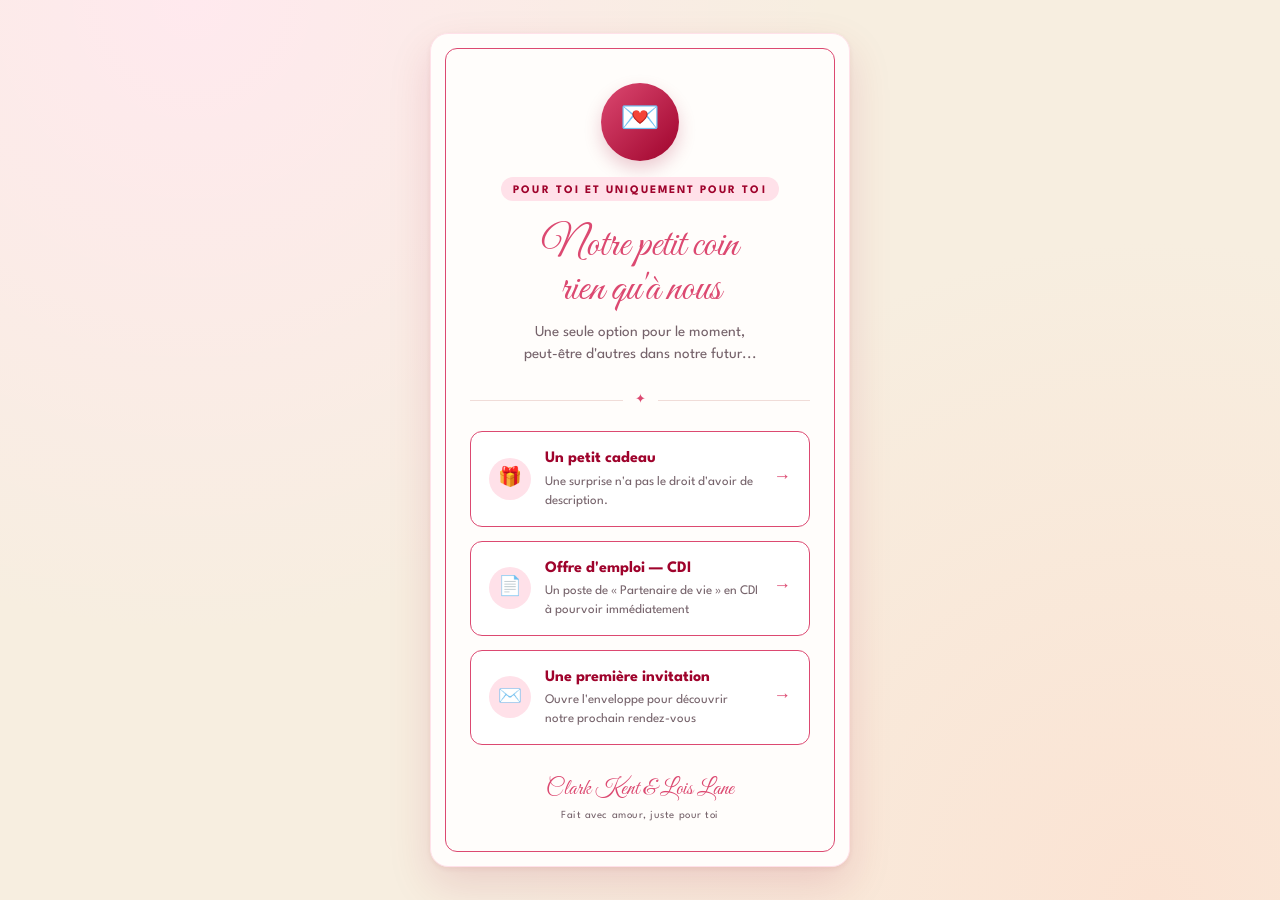
==== index.html @ 8b1aaf28 "better text" ====
<!DOCTYPE html>
<html lang="fr">

<head>
  <meta charset="UTF-8">
  <meta name="viewport" content="width=device-width, initial-scale=1.0, viewport-fit=cover">
  <meta name="robots" content="noindex, nofollow, noarchive">
  <title>Pour toi 💌</title>
  <link rel="icon" href="assets/icon.svg">
  <link rel="stylesheet" href="style.css">

</head>

<body>

  <div class="page">
    <div class="card">
      <div class="card-inner">
        <div class="avatar" aria-hidden="true">💌</div>
        <span class="kicker">Pour toi et uniquement pour toi</span>
        <h1>Notre petit coin<br>rien qu'à nous</h1>
        <p class="sub">Une seule option pour le moment,<br>peut-être d'autres dans notre futur...</p>

        <div class="ornament" aria-hidden="true">&#10022;</div>

        <nav class="links" aria-label="Liens">

          <a class="link-btn" href="gift.html">
          <span class="link-icon" aria-hidden="true">🎁</span>
          <span class="link-text">
            <span class="link-title">Un petit cadeau</span>
            <span class="link-desc">Une surprise n'a pas le droit d'avoir de description.</span>
          </span>
          <span class="link-arrow" aria-hidden="true">→</span>
        </a>

        <a class="link-btn" href="cdi.html">
          <span class="link-icon" aria-hidden="true">📄</span>
          <span class="link-text">
            <span class="link-title">Offre d'emploi — CDI</span>
            <span class="link-desc">Un poste de « Partenaire de vie » en CDI à pourvoir immédiatement</span>
          </span>
          <span class="link-arrow" aria-hidden="true">→</span>
        </a>

          <a class="link-btn" href="date.html">
            <span class="link-icon" aria-hidden="true">✉️</span>
            <span class="link-text">
              <span class="link-title">Une première invitation</span>
              <span class="link-desc">Ouvre l'enveloppe pour découvrir notre prochain rendez-vous</span>
            </span>
            <span class="link-arrow" aria-hidden="true">→</span>
          </a>
        </nav>

        <div class="signature">
          <span class="brand">Clark Kent & Lois Lane</span>
          <span class="dept">Fait avec amour, juste pour toi</span>
        </div>
      </div>
    </div>
  </div>

  <script>
    (function () {
      const fireflyCount = 14;
      for (let i = 0; i < fireflyCount; i++) {
        const f = document.createElement('div');
        f.className = 'firefly';
        f.style.left = Math.random() * 100 + 'vw';
        f.style.animationDelay = (Math.random() * 15) + 's';
        f.style.animationDuration = (12 + Math.random() * 8) + 's';
        document.body.appendChild(f);
      }
    })();
  </script>
</body>

</html>
---- style.css ----
@import url("https://fonts.googleapis.com/css2?family=Great+Vibes&family=League+Spartan:wght@100..900&display=swap");

:root {
  --rose: #dc4971;
  --rose-soft: #ffe1e9;
  --rose-dark: #9F032C;
  --gold: #d6a24a;
  --creme: #f7eee0;
  --paper: #fffdfb;
  --ink: #4a3a40;
  --muted: #75626a;
  --line: #f0dcd8;
  --field: #fff8f4;
  --script: "Great Vibes", cursive;
  --sans: "League Spartan", Arial, sans-serif;
}

* {
  box-sizing: border-box;
}

a,
button {
  -webkit-tap-highlight-color: transparent;
  touch-action: manipulation;
}

a:focus-visible,
button:focus-visible {
  outline: 2px solid var(--rose-dark);
  outline-offset: 3px;
}

body {
  margin: 0;
  min-height: 100vh;
  min-height: 100dvh;
  background:
    radial-gradient(circle at 15% 0%, #ffe9ee 0, transparent 45%),
    radial-gradient(circle at 90% 100%, #fbe3d3 0, transparent 45%),
    var(--creme);
  font-family: var(--sans);
  color: var(--ink);
  line-height: 1.45;
  display: flex;
  align-items: center;
  justify-content: center;
  padding: max(20px, env(safe-area-inset-top)) 16px max(20px, env(safe-area-inset-bottom));
  overflow-x: hidden;
}

.firefly {
  position: fixed;
  width: 5px;
  height: 5px;
  background: #fff;
  border-radius: 50%;
  box-shadow: 0 0 10px #fff, 0 0 20px #ffb3c6, 0 0 30px var(--rose);
  z-index: 0;
  animation: floatUp 15s linear infinite;
  opacity: 0;
  pointer-events: none;
}

@keyframes floatUp {
  0% {
    transform: translateY(100vh) scale(0);
    opacity: 0;
  }

  10%,
  90% {
    opacity: .8;
  }

  100% {
    transform: translateY(-10vh) scale(1.5);
    opacity: 0;
  }
}

@keyframes riseIn {
  0% {
    opacity: 0;
    transform: translateY(24px) scale(.97);
  }

  100% {
    opacity: 1;
    transform: translateY(0) scale(1);
  }
}

.ornament {
  display: flex;
  align-items: center;
  gap: 12px;
  color: var(--rose);
  font-size: .8em;
}

.ornament::before,
.ornament::after {
  content: "";
  flex: 1;
  height: 1px;
  background: var(--line);
}

.btn {
  padding: 14px;
  border-radius: 10px;
  border: none;
  font-family: var(--sans);
  font-weight: 600;
  font-size: 1em;
  text-align: center;
  text-decoration: none;
  display: inline-block;
  transition: background .2s ease, transform .15s ease;
}

.btn-yes {
  background: var(--rose);
  color: #fff;
  box-shadow: 0 6px 16px #dc497144;
}

.btn-yes:hover {
  background: var(--rose-dark);
}

.btn-yes:active {
  transform: scale(.97);
}

.btn-no {
  background: transparent;
  color: var(--muted);
  border: 1px solid var(--line);
}

.btn-no:hover {
  background: var(--field);
}

.btn-no:active {
  transform: scale(.96);
}

@media (prefers-reduced-motion: reduce) {
  .firefly {
    animation: none !important;
  }
}

body {
      padding-top: max(20px, env(safe-area-inset-top));
    }

    @keyframes stampIn {
      0% {
        opacity: 0;
        transform: translate(0, -50%) rotate(-18deg) scale(1.6);
      }

      60% {
        opacity: 1;
      }

      100% {
        opacity: 1;
        transform: translate(0, -50%) rotate(-10deg) scale(1);
      }
    }

    .page {
      width: 100%;
      max-width: 460px;
      display: flex;
      flex-direction: column;
      align-items: center
    }

    .offer-card {
      position: relative;
      width: 100%;
      background: var(--paper);
      border-radius: 18px;
      border: 1px solid var(--rose-soft);
      box-shadow: 0 18px 44px #9f032c22, 0 2px 6px #9f032c14;
      overflow: hidden;
      text-align: left;
      animation: riseIn .6s ease-out;
    }

    .offer-header {
      position: relative;
      background: linear-gradient(135deg, var(--rose) 0%, var(--rose-dark) 100%);
      padding: 36px 26px 28px;
      text-align: center;
    }

    .offer-header::before {
      content: "";
      position: absolute;
      inset: 0;
      background:
        radial-gradient(circle at 88% -10%, #ffffff33 0, transparent 50%),
        radial-gradient(circle at 8% 110%, #ffffff22 0, transparent 45%);
      pointer-events: none;
    }

    .offer-header::after {
      content: "";
      position: absolute;
      inset: 0;
      opacity: .1;
      pointer-events: none;
      background-image: url("data:image/svg+xml,%3Csvg xmlns='http://www.w3.org/2000/svg' width='60' height='60'%3E%3Cpath d='M15 8c2-4 8-4 9 0 1-4 7-4 9 0 1 5-5 9-9 12-4-3-10-7-9-12z' fill='%23ffffff'/%3E%3C/svg%3E");
      background-size: 60px 60px;
    }

    .offer-kicker {
      position: relative;
      display: inline-block;
      font-size: .72em;
      font-weight: 700;
      letter-spacing: .18em;
      text-transform: uppercase;
      color: #fff;
      background: #ffffff2b;
      border: 1px solid #ffffff40;
      padding: 5px 14px;
      border-radius: 999px;
      margin-bottom: 12px;
    }

    .offer-title {
      position: relative;
      font-family: var(--script);
      font-weight: 400;
      font-size: clamp(2rem, 11vw, 2.7em);
      line-height: 1.05;
      color: #fff;
      margin: 0 0 10px;
      text-shadow: 0 2px 8px #00000022;
    }

    .offer-badge {
      position: relative;
      display: inline-block;
      font-size: .85em;
      font-weight: 700;
      letter-spacing: .03em;
      color: var(--rose-dark);
      background: #fff;
      padding: 7px 17px;
      border-radius: 999px;
      box-shadow: 0 6px 14px #00000024;
    }

    .offer-seal {
      position: absolute;
      top: 100%;
      right: 26px;
      transform: translate(0, -50%) rotate(-10deg);
      width: 82px;
      height: 82px;
      border-radius: 50%;
      background: var(--paper);
      border: 2.5px dashed var(--gold);
      display: flex;
      align-items: center;
      justify-content: center;
      text-align: center;
      padding: 6px;
      z-index: 2;
      box-shadow: 0 8px 18px #00000022;
      animation: stampIn .7s cubic-bezier(.2, .9, .3, 1.2) .5s both;
    }

    .offer-seal span {
      font-family: var(--sans);
      font-weight: 800;
      font-size: .52em;
      letter-spacing: .02em;
      text-transform: uppercase;
      color: var(--rose-dark);
      line-height: 1.2;
      overflow-wrap: break-word;
    }

    .offer-body {
      padding: 44px 26px 8px
    }

    .offer-meta {
      display: grid;
      grid-template-columns: 1fr 1fr;
      gap: 14px 12px;
      background: var(--field);
      border: 1px solid var(--line);
      border-radius: 12px;
      padding: 16px;
      margin-bottom: 24px;
    }

    .offer-meta div {
      display: flex;
      align-items: flex-start;
      gap: 8px;
      font-size: .86em;
      color: var(--ink);
    }

    .offer-meta .meta-icon {
      font-size: 1.2em;
      line-height: 1.25
    }

    .offer-meta b {
      display: block;
      color: var(--rose-dark);
      font-size: 1em;
      margin-bottom: 2px;
      font-family: var(--script);
    }

    .offer-section {
      margin-bottom: 24px
    }

    .offer-section:last-of-type {
      margin-bottom: 0
    }

    .offer-section h2 {
      display: flex;
      align-items: center;
      gap: 9px;
      font-size: .85em;
      font-weight: 700;
      letter-spacing: .09em;
      text-transform: uppercase;
      color: var(--rose-dark);
      margin: 0 0 12px;
    }

    .offer-section h2 .h-icon {
      font-size: 1.15em
    }

    .offer-section h2::after {
      content: "";
      flex: 1;
      height: 1px;
      background: var(--line)
    }

    .offer-section ul {
      margin: 0;
      padding: 0;
      list-style: none
    }

    .offer-section li {
      position: relative;
      padding-left: 24px;
      margin-bottom: 9px;
      font-size: .96em;
      line-height: 1.45;
      color: var(--ink);
    }

    .offer-section li:last-child {
      margin-bottom: 0
    }

    .offer-section li::before {
      content: "♥";
      position: absolute;
      left: 0;
      top: .05em;
      color: var(--rose);
      font-size: .85em;
    }

    .offer-section em {
        color: var(--rose-dark);
    }

    .offer-quote {
      position: relative;
      background: var(--rose-soft);
      border-radius: 12px;
      padding: 18px 20px 16px 44px;
      font-size: .92em;
      color: var(--rose-dark);
    }

    .offer-quote::before {
      content: "“";
      position: absolute;
      left: 12px;
      top: 4px;
      font-family: var(--script);
      font-size: 2.4em;
      color: var(--rose);
      line-height: 1;
    }

    .offer-quote p {
      margin: 0 0 8px;
      font-style: italic;
      line-height: 1.5;
    }

    .offer-quote cite {
      display: block;
      font-style: normal;
      font-size: .82em;
      font-weight: 700;
      color: var(--ink);
    }

    .offer-footer {
      margin-top: 4px;
      padding: 18px;
      border-radius: 12px;
      background: var(--rose-soft);
      border: 1px dashed var(--rose);
      text-align: center;
      font-size: .96em;
      color: var(--rose-dark);
      font-weight: 600;
    }

    .offer-actions {
      display: flex;
      gap: 12px;
      margin-top: 20px;
    }

    @keyframes pulseGlow {
      0%, 100% {
        box-shadow: 0 6px 16px #dc497144
      }

      50% {
        box-shadow: 0 6px 22px #dc497177
      }
    }

    .btn {
      flex: 1;
      padding: 15px;
    }

    .btn-yes {
      animation: pulseGlow 2.6s ease-in-out 1.5s 2;
    }

    .offer-signature {
      margin: 20px 0 26px;
      padding-top: 16px;
      border-top: 1px solid var(--line);
      text-align: center;
    }

    .offer-company {
      display: block;
      font-family: var(--script);
      font-size: 1.5em;
      color: var(--rose);
    }

    .offer-dept {
      display: block;
      margin-top: 2px;
      font-size: .72em;
      letter-spacing: .05em;
      text-transform: uppercase;
      color: var(--muted);
    }

    @media(max-width:380px) {
      .offer-title {
        font-size: 2.2em
      }

      .offer-header {
        padding: 30px 20px 24px
      }

      .offer-body {
        padding: 40px 18px 6px
      }

      .offer-seal {
        width: 72px;
        height: 72px;
        right: 16px;
      }
    }

    @media(prefers-reduced-motion:reduce) {

      .offer-card,
      .offer-seal,
      .btn-yes {
        animation: none !important
      }
    }

.stage{position:relative;z-index:1;width:100%;max-width:460px}

  #envelope-wrap{display:flex;flex-direction:column;align-items:center;gap:22px}

  .envelope{
    position:relative;
    width:280px;height:190px;
    background:#fff;
    border-radius:6px;
    box-shadow:0 14px 34px #9f032c26;
    border:1px solid var(--line);
    animation:bob 3.5s ease-in-out infinite;
    touch-action:manipulation;
    -webkit-tap-highlight-color:transparent;
  }
  @keyframes bob{0%,100%{transform:translateY(0)}50%{transform:translateY(-8px)}}

  .envelope .flap{
    position:absolute;top:0;left:0;width:0;height:0;
    border-left:140px solid transparent;
    border-right:140px solid transparent;
    border-top:95px solid var(--rose-soft);
    transform-origin:top;
    transition:transform .7s cubic-bezier(.6,-0.28,.5,1.5);
    z-index:3;
  }
  .envelope .body-tri-l{position:absolute;bottom:0;left:0;width:0;height:0;border-bottom:190px solid #fff6f8;border-right:140px solid transparent}
  .envelope .body-tri-r{position:absolute;bottom:0;right:0;width:0;height:0;border-bottom:190px solid #fff6f8;border-left:140px solid transparent}
  .seal{
    position:absolute;top:78px;left:50%;
    transform:translateX(-50%);
    width:46px;height:46px;border-radius:50%;
    background:var(--rose);
    display:flex;align-items:center;justify-content:center;
    color:#fff;font-size:1.3em;
    box-shadow:0 4px 10px #dc497159;
    z-index:4;
    animation:pulse 1.8s ease-in-out infinite;
  }
  @keyframes pulse{0%,100%{transform:translateX(-50%) scale(1)}50%{transform:translateX(-50%) scale(1.08)}}
  .envelope.open .flap{transform:rotateX(180deg)}
  .envelope.open .seal{opacity:0;transition:opacity .3s}
  .envelope.open{animation:none}
  .envelope:focus-visible{outline:2px solid var(--rose);outline-offset:6px}

  .hint{font-size:.9em;letter-spacing:.03em;color:var(--muted)}

  .letter{
    display:none;
    position:relative;
    background:var(--paper);
    border-radius:18px;
    box-shadow:0 18px 44px #9f032c22,0 2px 6px #9f032c14;
    padding:14px;
    text-align:center;
    animation:riseIn .7s ease-out;
  }
  .letter-inner{
    border:1px solid var(--rose);
    border-radius:12px;
    padding:34px 24px 28px;
  }
  .letter h1{
    font-family:var(--script);
    color:var(--rose);
    font-weight:400;
    font-size:clamp(2.2rem,10vw,3rem);
    line-height:1.1;
    margin:0 0 6px;
  }
  .letter .sub{
    color:var(--muted);
    margin:0 auto;
    max-width:40ch;
    font-size:1em;
  }

  .big-day{margin:26px 0 0;display:flex;flex-direction:column;align-items:center}
  .day-name{font-family:var(--script);font-size:clamp(1.7rem,7.5vw,2.3rem);line-height:1;color:var(--rose)}
  .day-num{
    font-family:var(--script);
    font-size:clamp(3.6rem,24vw,6.4rem);
    line-height:.85;
    color:var(--rose-dark);
    margin:2px 0 4px;
  }
  .day-month{
    font-weight:700;
    font-size:clamp(1em,4vw,1.15em);
    letter-spacing:.14em;
    color:var(--rose-dark);
  }

  .ornament{
    margin:28px 0 22px;
  }

  .place-name{font-family:var(--script);font-size:clamp(1.7rem,7.5vw,2.3rem);line-height:1.1;color:var(--rose);display:block}
  .place-desc{display:block;font-size:.95em;color:var(--muted);margin:8px auto 0;max-width:36ch}

  .countdown{
    display:grid;
    grid-template-columns:repeat(4,1fr);
    margin:26px 0 4px;
    background:var(--field);
    border:1px solid var(--line);
    border-radius:12px;
    padding:12px 0;
  }
  .countdown .unit{padding:0 4px;text-align:center}
  .countdown .unit + .unit{border-left:1px solid var(--line)}
  .countdown .unit b{
    display:block;
    font-size:1.6em;
    font-weight:700;
    color:var(--rose-dark);
    line-height:1.1;
    font-variant-numeric:tabular-nums;
  }
  .countdown .unit span{font-size:.8em;color:var(--muted)}

  .tip{margin:0}
  .tip-title{font-family:var(--script);font-weight:400;font-size:clamp(1.5rem,7vw,2rem);line-height:1.1;color:var(--rose);margin:0 0 6px}
  .tip-text{margin:0 auto;max-width:32ch;font-weight:600;color:var(--muted);font-size:1em}

  #rsvp-form{text-align:left; margin-top: 24px;}
  .time-range-title{font-size:1.05em;font-weight:700;color:var(--rose-dark);margin:0}
  .time-range{display:flex;gap:12px;margin-top:10px}
  .time-range label,.msg-field label{font-size:.9em;color:var(--muted)}
  .time-range label{flex:1;display:flex;flex-direction:column;gap:6px}

  .time-range input[type=time],
  .msg-field textarea{
    width:100%;
    font-family:var(--sans);
    font-size:1em;
    padding:11px 12px;
    min-height:46px;
    border:1px solid var(--line);
    border-radius:10px;
    color:var(--ink);
    background:var(--field);
  }
  .time-range input[type=time]{color:var(--rose-dark);font-weight:600}
  .time-range input:focus-visible,
  .msg-field textarea:focus-visible{outline:2px solid var(--rose);outline-offset:2px}

  .msg-field{margin-top:16px}
  .msg-field label{display:block;margin-bottom:6px}
  .msg-field textarea{min-height:76px;resize:vertical}
  .msg-field textarea::placeholder{color:#a08e95}

  .btn-row{display:flex;align-items:center;gap:12px;margin-top:22px}
  .btn{
    font-size:1.05em;
    transition:background .25s,transform .25s cubic-bezier(.34,1.56,.64,1);
  }
  .btn-yes{flex:1.7}
  .btn-no{
    flex:1;
    transition:background .2s ease,width .2s ease,height .2s ease,font-size .2s ease,padding .2s ease,transform .15s ease;
    white-space:nowrap;
    overflow:hidden;
  }

  #confirmed{
    display:none;
    margin-top:26px;
    padding:20px 16px;
    border-radius:12px;
    background:var(--field);
    border:1px solid var(--line);
    font-family:var(--script);
    font-size:1.8em;
    line-height:1.25;
    color:var(--rose);
    animation:riseIn .5s ease-out;
  }

  .btn-cal{
    display:none;
    margin-top:14px;
    width:100%;
    padding:14px;
    border-radius:10px;
    background:var(--rose);
    color:#fff;
    font-family:var(--sans);
    font-weight:600;
    font-size:1em;
    text-decoration:none;
    align-items:center;
    justify-content:center;
    transition:background .2s ease;
  }
  .btn-cal:hover{background:var(--rose-dark)}
  .btn-cal:focus-visible{outline:2px solid var(--rose-dark);outline-offset:3px}

  @media(max-width:380px){
    .letter-inner{padding:26px 14px 22px}
    .ornament{margin:22px 0 18px}
    .big-day{margin:20px 0 0}
  }
  @media(max-width:340px){
    .time-range{flex-direction:column;gap:10px}
  }
  @media(prefers-reduced-motion:reduce){
    .envelope,.seal,.firefly,.letter,#confirmed{animation:none!important}
  }
  
  .modal-overlay{
    display:none;
    position:fixed;
    inset:0;
    background:#4a3a4059;
    backdrop-filter:blur(3px);
    align-items:center;
    justify-content:center;
    padding:20px;
    z-index:20;
  }
  .modal-overlay.show{display:flex}
  .modal{
    position:relative;
    width:100%;
    max-width:380px;
    background:var(--paper);
    border:1px solid var(--rose);
    border-radius:18px;
    box-shadow:0 18px 44px #9f032c33;
    padding:34px 22px 26px;
    text-align:center;
    animation:riseIn .45s ease-out;
  }
  .modal-close{
    position:absolute;
    top:8px;right:8px;
    width:40px;height:40px;
    border:none;
    background:var(--field);
    border-radius:50%;
    color:var(--muted);
    font-size:1.25em;
    line-height:1;
    display:flex;align-items:center;justify-content:center;
  }
  .modal-close:hover{background:var(--line)}
  .modal-close:active{transform:scale(.92)}
  .modal #confirmed{
    display:block;
    margin:0 0 4px;
    padding:0;
    border:none;
    background:none;
  }
  .modal .countdown{margin:20px 0 6px}
  @media(prefers-reduced-motion:reduce){
    .modal{animation:none!important}
  }

.page {
      position: relative;
      z-index: 1;
      width: 100%;
      max-width: 420px;
      display: flex;
      flex-direction: column;
      align-items: center;
    }

    .card {
      width: 100%;
      background: var(--paper);
      border-radius: 18px;
      border: 1px solid var(--rose-soft);
      box-shadow: 0 18px 44px #9f032c22, 0 2px 6px #9f032c14;
      padding: 14px;
      text-align: center;
      animation: riseIn .6s ease-out;
    }

    .card-inner {
      border: 1px solid var(--rose);
      border-radius: 12px;
      padding: 34px 24px 28px;
    }

    .avatar {
      width: 78px;
      height: 78px;
      margin: 0 auto 16px;
      border-radius: 50%;
      background: linear-gradient(135deg, var(--rose) 0%, var(--rose-dark) 100%);
      display: flex;
      align-items: center;
      justify-content: center;
      font-size: 2em;
      box-shadow: 0 8px 18px #9f032c33;
    }

    .kicker {
      display: inline-block;
      font-size: .72em;
      font-weight: 700;
      letter-spacing: .18em;
      text-transform: uppercase;
      color: var(--rose-dark);
      background: var(--rose-soft);
      padding: 6px 12px 2px;
      border-radius: 999px;
      margin-bottom: 24px;
    }

    h1 {
      font-family: var(--script);
      font-weight: 400;
      font-size: clamp(2rem, 11vw, 2.6em);
      line-height: 1.05;
      color: var(--rose);
      margin: 0 0 8px;
    }

    .sub {
      margin: 0 auto 26px;
      max-width: 30ch;
      color: var(--muted);
      font-size: .95em;
    }

    .ornament {
      margin: 4px 0 22px;
    }

    .links {
      display: flex;
      flex-direction: column;
      gap: 14px;
    }

    .link-btn {
      position: relative;
      display: flex;
      align-items: center;
      gap: 14px;
      text-align: left;
      padding: 15px 18px;
      background: white;
      border: 1px solid var(--rose);
      border-radius: 12px;
      text-decoration: none;
      color: var(--ink);
      transition: transform .2s ease, box-shadow .2s ease, background .2s ease, border-color .2s ease;
    }

    .link-btn:hover {
      transform: translateY(-2px);
      box-shadow: 0 10px 22px #9f032c1f;
      border-color: var(--rose);
      background: var(--rose-soft);
    }

    .link-btn:active { transform: scale(.98) }

    .link-icon {
      flex: 0 0 auto;
      width: 42px;
      height: 42px;
      border-radius: 50%;
      background: var(--rose-soft);
      display: flex;
      align-items: center;
      justify-content: center;
      font-size: 1.2em;
    }

    .link-text { flex: 1 1 auto; min-width: 0 }

    .link-title {
      display: block;
      font-weight: 700;
      font-size: 1em;
      color: var(--rose-dark);
    }

    .link-desc {
      display: block;
      font-size: .82em;
      color: var(--muted);
      margin-top: 2px;
    }

    .link-arrow {
      flex: 0 0 auto;
      color: var(--rose);
      font-size: 1.1em;
      transition: transform .2s ease;
    }
    .link-btn:hover .link-arrow { transform: translateX(3px) }

    .signature {
      margin-top: 28px;
      text-align: center;
    }

    .signature .brand {
      display: block;
      font-family: var(--script);
      font-size: 1.4em;
      color: var(--rose);
    }

    .signature .dept {
      display: block;
      margin-top: 2px;
      font-size: .68em;
      letter-spacing: .05em;
      color: var(--muted);
    }

    @media (max-width: 380px) {
      .card { padding: 34px 20px 24px }
      h1 { font-size: 2.2em }
    }

    @media (prefers-reduced-motion: reduce) {
      .card, .firefly { animation: none !important }
    }

@import url("https://fonts.googleapis.com/css2?family=Cormorant+Garamond:ital,wght@1,500&display=swap");

        #loadingText,
        body.page-gift {
            font-family: League Spartan, sans-serif
        }

        .other-textarea {
            box-sizing: border-box;
            outline: 0
        }

        #cuteAlert,
        .intro,
        .login-container,
        .love,
        body.page-gift h1 {
            text-align: center
        }

        #ticket-wrapper,
        body.locked {
            overflow: hidden
        }

        body.page-gift,
        body.page-gift {
            cursor: url("data:image/svg+xml,%3Csvg xmlns='http://www.w3.org/2000/svg' width='28' height='28' viewBox='0 0 24 24' fill='white' stroke='%23dc4971' stroke-width='1.5'%3E%3Cpath d='M20.84 4.61a5.5 5.5 0 0 0-7.78 0L12 5.67l-1.06-1.06a5.5 5.5 0 0 0-7.78 7.78l1.06 1.06L12 21.23l7.78-7.78 1.06-1.06a5.5 5.5 0 0 0 0-7.78z'/%3E%3C/svg%3E") 14 14, auto
        }

        #mainContent,
        #mainContent .container,
        #mainContent h1,
        #mainContent h2,
        #mainContent h3,
        #mainContent p,
        #mainContent span {
            cursor: url("data:image/svg+xml,%3Csvg xmlns='http://www.w3.org/2000/svg' width='28' height='28' viewBox='0 0 24 24' fill='%23dc4971' stroke='%23dc4971' stroke-width='1.5'%3E%3Cpath d='M20.84 4.61a5.5 5.5 0 0 0-7.78 0L12 5.67l-1.06-1.06a5.5 5.5 0 0 0-7.78 7.78l1.06 1.06L12 21.23l7.78-7.78 1.06-1.06a5.5 5.5 0 0 0 0-7.78z'/%3E%3C/svg%3E") 14 14, auto !important
        }

        body.page-gift a,
        body.page-gift button,
        body.page-gift input,
        body.page-gift label,
        body.page-gift textarea {
            cursor: url("data:image/svg+xml,%3Csvg xmlns='http://www.w3.org/2000/svg' width='28' height='28' viewBox='0 0 24 24' fill='%23dc4971' stroke='%23c43c61' stroke-width='2'%3E%3Cpath d='M20.84 4.61a5.5 5.5 0 0 0-7.78 0L12 5.67l-1.06-1.06a5.5 5.5 0 0 0-7.78 7.78l1.06 1.06L12 21.23l7.78-7.78 1.06-1.06a5.5 5.5 0 0 0 0-7.78z'/%3E%3C/svg%3E") 14 14, pointer !important
        }

        #loadingScreen {
            position: fixed;
            top: 0;
            left: 0;
            width: 100%;
            height: 100%;
            background: #111;
            z-index: 100000;
            display: flex;
            flex-direction: column;
            align-items: center;
            justify-content: center;
            transition: opacity .8s ease-out
        }

        #loadingText {
            font-size: 1.5em;
            margin-top: 20px;
            color: #fff;
            letter-spacing: 2px
        }

        body.page-gift {
            margin: 0;
            padding: 20px;
            background-color: #f4ecd8;
            user-select: none;
            -webkit-user-select: none;
            overflow-x: hidden
        }

        @keyframes floatUp {
            0% {
                transform: translateY(100vh) scale(0);
                opacity: 0
            }

            10%,
            90% {
                opacity: .8
            }

            to {
                transform: translateY(-10vh) scale(1.5);
                opacity: 0
            }
        }

        .container,
        .login-container {
            background: #fff;
            padding: 40px;
            position: relative;
            z-index: 1
        }

        #loginOverlay {
            z-index: 9999;
            position: fixed;
            top: 0;
            left: 0;
            height: 100%
        }

        body.page-gift {
            color: #4a4a4a
        }

        #menuForm,
        .login-container {
            animation: .8s ease-in-out fadeIn
        }

        #error,
        #menuForm,
        #result {
            display: none
        }

        .container {
            max-width: 800px;
            margin: 0 auto;
            border-radius: 15px;
            box-shadow: 0 4px 20px #0006;
            border: 1px solid #dc4971
        }

        .blurred-content {
            filter: blur(20px);
            pointer-events: none;
            opacity: .5;
            transition: 1s ease-in-out
        }

        #loginOverlay {
            width: 100%;
            background: #000000bf;
            backdrop-filter: blur(15px);
            -webkit-backdrop-filter: blur(15px);
            display: flex;
            align-items: center;
            justify-content: center;
            transition: opacity .8s
        }

        .login-container {
            max-width: 400px;
            width: 90%;
            border-radius: 15px;
            box-shadow: 0 10px 30px #00000080;
            border: 1px solid #dc4971
        }

        .btn-submit,
        .category,
        .option:hover {
            box-shadow: 0 4px 10px #00000040
        }

        .GIANT,
        .category-title,
        .love,
        .title,
        body.page-gift h1,
        body.page-gift h2,
        body.page-gift h3 {
            font-family: Great Vibes, cursive;
            color: #dc4971;
            font-weight: 400;
            text-transform: none !important
        }

        .btn-submit,
        .note {
            font-weight: 600
        }

        body.page-gift h1 {
            font-size: 5em;
            margin-bottom: 10px
        }

        body.page-gift h2,
        body.page-gift h3 {
            font-size: 2.5em
        }

        .intro {
            font-style: italic;
            margin-bottom: 40px;
            padding-bottom: 20px;
            border-bottom: 1px solid #f0e6e0;
            line-height: 1.6;
            font-size: 1.1em;
            color: #e6b48d;
            min-height: 180px
        }

        .category {
            margin-bottom: 30px;
            padding: 20px;
            background: #fff9f5;
            border-radius: 10px;
            border-left: 4px solid #dc4971
        }

        .option:hover,
        .other-textarea:focus {
            border-color: #dc4971
        }

        .category-title {
            font-size: 2.2em;
            margin-bottom: 15px;
            display: flex;
            justify-content: space-between;
            align-items: center
        }

        .btn-submit,
        .desc,
        .option {
            display: block
        }

        .note {
            font-size: .4em;
            color: #dc4971;
            font-family: League Spartan, sans-serif;
            text-transform: uppercase
        }

        .option {
            margin: 12px 0;
            padding: 10px 15px;
            background: #fff;
            border: 1px solid #eee;
            border-radius: 8px;
            cursor: pointer;
            transition: .3s;
            font-size: 1.1em
        }

        #error,
        #result,
        .precisions {
            padding: 20px;
            text-align: center
        }

        .option:hover {
            background: #fdf2f2;
            transform: translateY(-2px)
        }

        .option:has(input:checked) {
            border-color: #dc4971;
            background-color: #fff0f3;
            box-shadow: 0 0 0 1px #dc4971;
            font-weight: 700;
            color: #9F032C
        }

        .option:has(input:checked) .desc {
            font-weight: 400;
            color: #777
        }

        .desc {
            font-size: .85em;
            color: #777;
            margin-left: 32px;
            margin-top: 4px
        }

        #error,
        #result,
        .GIANT,
        .love,
        .precisions strong,
        .red,
        body.page-gift a {
            color: #dc4971
        }

        .precisions {
            background: #fdf2f2;
            border-radius: 10px;
            margin-top: 40px;
            border: 1px dashed #dc4971
        }

        #error,
        #result,
        .btn-submit,
        .love {
            margin-top: 30px
        }

        .love {
            font-size: 3em
        }

        #cuteAlert,
        .btn-submit {
            color: #fff;
            font-size: 1.2em;
            font-family: League Spartan, sans-serif
        }

        .btn-submit {
            width: 100%;
            padding: 15px;
            background-color: #dc4971;
            border: none;
            border-radius: 8px;
            cursor: pointer;
            position: relative;
            overflow: hidden;
            isolation: isolate;
            transition: transform .3s cubic-bezier(.34, 1.56, .64, 1), box-shadow .3s ease, background-color .3s ease, color .3s ease
        }

        .btn-submit:hover {
            background-color: #9F032C
        }

        .btn-reset {
            background-color: transparent;
            color: #dc4971;
            border: 2px solid #dc4971
        }

        .btn-reset:hover {
            background-color: #fff0f3;
            color: #9F032C
        }

        @keyframes fadeIn {
            0% {
                opacity: 0;
                transform: translateY(-15px)
            }

            to {
                opacity: 1;
                transform: translateY(0)
            }
        }

        @keyframes fadeOut {
            0% {
                opacity: 1;
                transform: translateY(0)
            }

            to {
                opacity: 0;
                transform: translateY(-15px)
            }
        }

        .fade-in-section {
            animation: .6s ease-in-out fadeIn
        }

        .fade-out-section {
            animation: .4s ease-in-out forwards fadeOut
        }

        #startBtn {
            margin-bottom: 20px;
            display: none
        }

        #result {
            border: 1px solid #dc4971;
            border-radius: 10px
        }

        #error {
            background: #fff0f3;
            border: 1px solid #dc4971;
            border-radius: 10px
        }

        .GIANT {
            font-size: 36px
        }

        .mini {
            font-size: 12px;
            text-align: right
        }

        body.page-gift a {
            text-decoration: underline
        }

        body.page-gift a:hover {
            text-decoration: none
        }

        .other-textarea {
            display: none;
            width: calc(100% - 32px);
            margin: 10px 0 0 32px;
            padding: 10px;
            border-radius: 8px;
            border: 1px solid #f0e6e0;
            font-family: League Spartan, sans-serif;
            font-size: .9em;
            resize: vertical;
            transition: border-color .3s
        }

        input[type=checkbox],
        input[type=radio] {
            appearance: none;
            -webkit-appearance: none;
            width: 24px;
            height: 24px;
            margin-right: 15px;
            display: inline-flex;
            align-items: center;
            justify-content: center;
            vertical-align: middle;
            outline: 0
        }

        input[type=checkbox]:before,
        input[type=radio]:before {
            content: "\2661";
            font-size: 28px;
            color: #dc4971;
            opacity: .6;
            transition: .3s cubic-bezier(.175, .885, .32, 1.275);
            line-height: 1
        }

        input[type=checkbox]:focus-visible,
        input[type=radio]:focus-visible {
            outline: 2px solid #dc4971;
            outline-offset: 4px;
            border-radius: 6px
        }

        .option {
            position: relative
        }

        .reaction-bubble {
            position: absolute;
            right: 10px;
            top: -16px;
            z-index: 5;
            width: max-content;
            max-width: calc(100% - 20px);
            padding: 5px 12px;
            border-radius: 14px;
            background: #dc4971;
            color: #fff;
            font-family: League Spartan, sans-serif;
            font-size: .72em;
            font-weight: 700;
            line-height: 1.25;
            text-align: right;
            pointer-events: none;
            box-shadow: 0 3px 10px #dc497159;
            animation: reactionPop 2.6s ease forwards
        }

        @keyframes reactionPop {
            0% {
                opacity: 0;
                transform: translateY(6px) scale(.85)
            }

            12%,
            80% {
                opacity: 1;
                transform: translateY(0) scale(1)
            }

            to {
                opacity: 0;
                transform: translateY(-6px) scale(1)
            }
        }

        @keyframes reactionFade {

            0%,
            to {
                opacity: 0
            }

            12%,
            80% {
                opacity: 1
            }
        }

        @media(prefers-reduced-motion:reduce) {
            .reaction-bubble {
                animation-name: reactionFade
            }
        }

        body.tab-hidden .firefly {
            animation-play-state: paused !important
        }

        .note-card {
            margin: 36px 0 10px;
            padding: 22px 22px 18px;
            border: 2px dashed #dc4971;
            border-radius: 14px;
            background: #fff7f8;
            text-align: left
        }

        .note-card label {
            display: block;
            margin-bottom: 10px;
            font-family: League Spartan, sans-serif;
            font-weight: 800;
            color: #9F032C
        }

        .note-card label small {
            font-weight: 400;
            color: #999
        }

        .note-textarea {
            display: block;
            width: 100%;
            min-height: 90px;
            padding: 12px;
            border: 1px solid #f0e6e0;
            border-radius: 8px;
            font-family: League Spartan, sans-serif;
            font-size: 1em;
            resize: vertical;
            box-sizing: border-box
        }

        .note-textarea:focus-visible {
            outline: 2px solid #dc4971;
            outline-offset: 2px
        }

        .recap-list li.tl-day {
            display: block;
            padding: 16px 4px 4px;
            border-bottom: 0
        }

        .recap-list li.tl-day span {
            font-family: League Spartan, sans-serif;
            font-size: .8em;
            font-weight: 900;
            letter-spacing: .2em;
            text-transform: uppercase;
            color: #fff
        }

        .recap-list li.tl-item {
            position: relative;
            margin-left: 8px;
            padding: 8px 4px 8px 20px;
            border-bottom: 0;
            border-left: 2px solid rgba(255, 255, 255, .55)
        }

        .tl-dot {
            position: absolute;
            left: -7px;
            top: 1.1em;
            width: 12px;
            height: 12px;
            border-radius: 50%;
            background: #fff;
            box-shadow: 0 0 0 3px #ffffff4d
        }

        .pack-card {
            margin-top: 30px;
            padding: 20px 22px;
            border: 1px dashed #dc4971;
            border-radius: 10px;
            background: #fff;
            text-align: left
        }

        .pack-card h3 {
            margin: 0 0 4px;
            text-align: center;
            font-size: 1.8em
        }

        .pack-progress {
            margin: 0 0 12px;
            text-align: center;
            font-family: League Spartan, sans-serif;
            font-weight: 700;
            color: #9F032C
        }

        .pack-card ul {
            list-style: none;
            margin: 0;
            padding: 0
        }

        .pack-card label {
            display: flex;
            align-items: center;
            padding: 8px 4px;
            font-family: League Spartan, sans-serif;
            cursor: pointer
        }

        @media print {
            @page {
                margin: 12mm
            }

            body.page-gift,
            body.page-gift {
                background: #fff !important;
                height: auto !important;
                overflow: visible !important
            }

            body.page-gift:before,
            body.page-gift:after {
                display: none !important
            }

            body.page-gift *:not(:has(#ticket-wrapper)):not(#ticket-wrapper):not(#ticket-wrapper *) {
                display: none !important
            }

            body.page-gift *:has(#ticket-wrapper) {
                position: static !important;
                width: auto !important;
                max-width: none !important;
                height: auto !important;
                min-height: 0 !important;
                margin: 0 !important;
                padding: 0 !important;
                border: 0 !important;
                background: none !important;
                box-shadow: none !important;
                overflow: visible !important;
                transform: none !important;
                animation: none !important;
                filter: none !important;
                backdrop-filter: none !important
            }

            #ticket-wrapper {
                max-width: 560px;
                margin: 0 auto !important
            }

            #ticket-wrapper,
            #ticket-wrapper * {
                animation: none !important;
                transform: none !important;
                -webkit-print-color-adjust: exact;
                print-color-adjust: exact
            }
        }

        #confirmDialog {
            border: 0;
            border-radius: 20px;
            padding: 28px 24px 22px;
            max-width: min(360px, calc(100vw - 40px));
            background: #fff;
            color: #4a3a3f;
            font-family: League Spartan, sans-serif;
            text-align: center;
            box-shadow: 0 12px 40px #dc497159
        }

        #confirmDialog::backdrop {
            background: #0000008c;
            backdrop-filter: blur(3px)
        }

        #confirmDialog p {
            margin: 0 0 20px;
            font-size: 1.1em;
            line-height: 1.4
        }

        .confirm-actions {
            display: flex;
            gap: 10px;
            justify-content: center;
            flex-wrap: wrap
        }

        .confirm-btn {
            font: inherit;
            font-weight: 700;
            padding: 10px 20px;
            border-radius: 50px;
            border: 2px solid #dc4971;
            cursor: pointer
        }

        .confirm-btn--no {
            background: #dc4971;
            color: #fff
        }

        .confirm-btn--yes {
            background: #fff;
            color: #dc4971
        }

        .confirm-btn:focus-visible {
            outline: 3px solid rgba(220, 73, 113, .45);
            outline-offset: 3px
        }

        input[type=checkbox]:checked:before,
        input[type=radio]:checked:before {
            content: "\2665";
            opacity: 1;
            transform: scale(1.3)
        }

        #cuteAlert {
            display: none;
            position: fixed;
            top: 20px;
            left: 50%;
            transform: translate(-50%);
            background: #dc4971;
            padding: 15px 30px;
            border-radius: 50px;
            box-shadow: 0 4px 15px #dc497166;
            z-index: 10001;
            font-weight: 700
        }

        #ticket-wrapper {
            position: relative;
            margin: 40px auto;
            border-radius: 10px
        }

        ul#recap-list li {
            color: #dc4971 !important
        }

        .btn-submit:after {
            content: "";
            position: absolute;
            top: 0;
            left: -80%;
            width: 45%;
            height: 100%;
            background: linear-gradient(105deg, transparent, rgba(255, 255, 255, .5), transparent);
            transform: skew(-20deg);
            pointer-events: none;
            animation: btnShine 3.8s ease-in-out infinite
        }

        .btn-reset:after,
        a.btn-submit:after {
            background: linear-gradient(105deg, transparent, rgba(220, 73, 113, .22), transparent)
        }

        @keyframes btnShine {
            0% {
                left: -80%
            }

            35%,
            to {
                left: 140%
            }
        }

        .btn-submit:hover {
            transform: translateY(-4px) scale(1.03);
            box-shadow: 0 12px 24px #dc497173
        }

        .btn-submit:active {
            transform: translateY(1px) scale(.96);
            box-shadow: 0 2px 6px #00000040;
            transition-duration: .08s
        }

        .btn-submit:focus-visible {
            outline: 3px solid rgba(220, 73, 113, .45);
            outline-offset: 3px
        }

        .btn-submit:disabled {
            cursor: progress !important;
            transform: none;
            box-shadow: 0 4px 10px #00000040
        }

        .btn-submit:disabled:after {
            animation-duration: 1.2s
        }

        .btn-ripple {
            position: absolute;
            border-radius: 50%;
            background: #ffffff8c;
            transform: scale(0);
            pointer-events: none;
            animation: btnRipple .65s ease-out forwards
        }

        .btn-reset .btn-ripple,
        a.btn-submit .btn-ripple {
            background: #dc49714d
        }

        @keyframes btnRipple {
            to {
                transform: scale(1);
                opacity: 0
            }
        }

        @media(prefers-reduced-motion:reduce) {

            .btn-submit,
            .btn-submit:after {
                animation: none !important;
                transition: none !important
            }

            .btn-ripple {
                display: none
            }
        }

        #loadingScreen {
            background: #000
        }

        #loadingText {
            font-family: Courier New, Consolas, monospace;
            font-size: 1.1em;
            letter-spacing: .12em;
            color: red;
            text-shadow: 0 0 8px rgba(255, 0, 0, .6)
        }

        #loadingText:after {
            content: "_";
            margin-left: 2px;
            animation: termBlink 1s steps(1) infinite
        }

        body.page-gift {
            transition: background-color 1s ease
        }

        body.locked {
            background-color: #000;
            color-scheme: dark
        }

        body.locked,
        body.locked * {
            cursor: crosshair !important
        }

        body.locked ::selection {
            background: red;
            color: #000
        }

        body.locked .firefly {
            display: none
        }

        body.locked #mainContent {
            visibility: hidden
        }

        body.page-gift:after {
            content: "";
            position: fixed;
            top: 0;
            left: 0;
            width: 100%;
            height: 100%;
            pointer-events: none;
            z-index: 100001;
            opacity: 0;
            transition: opacity 1s ease;
            background: repeating-linear-gradient(0deg, #0000 0 2px, #00000047 3px), radial-gradient(ellipse at center, #0000 45%, #000000d9)
        }

        body.locked:after {
            opacity: 1;
            animation: crtFlicker 4s infinite
        }

        #loginOverlay {
            background: #000000f0
        }

        #loginOverlay .login-container {
            background: #0a0101;
            border: 1px solid #5d0b0b;
            border-radius: 3px;
            box-shadow: 0 0 45px #ff000024, inset 0 0 70px #000;
            font-family: Courier New, Consolas, monospace
        }

        #loginOverlay h1 {
            font-family: Courier New, Consolas, monospace;
            font-size: clamp(1.3em, 6vw, 2em) !important;
            color: red;
            text-transform: uppercase !important;
            letter-spacing: .14em;
            text-shadow: 0 0 10px rgba(255, 0, 0, .5);
            animation: glitch 3.2s infinite
        }

        #loginOverlay .intro {
            font-family: Courier New, Consolas, monospace;
            font-style: normal;
            font-size: .9em;
            color: #ae1f1f;
            border-bottom: 1px solid #3d0b0b
        }

        #loginOverlay .btn-submit {
            background: #1a0101;
            color: red;
            border: 1px solid #7a0b0b;
            border-radius: 2px;
            font-family: Courier New, Consolas, monospace;
            font-size: 1.05em;
            text-transform: uppercase;
            letter-spacing: .18em
        }

        #loginOverlay .btn-submit:hover {
            background: #3a0606;
            color: #fff;
            box-shadow: 0 0 26px #ff000080, inset 0 0 12px #ff000040
        }

        #loginOverlay .btn-submit:after {
            background: linear-gradient(105deg, transparent, rgba(255, 0, 0, .35), transparent)
        }

        #loginOverlay .btn-ripple {
            background: #ff000073
        }

        @keyframes crtFlicker {

            0%,
            88%,
            to {
                opacity: 1
            }

            90% {
                opacity: .8
            }

            92% {
                opacity: 1
            }

            95% {
                opacity: .87
            }
        }

        @keyframes glitch {

            0%,
            90%,
            to {
                transform: none;
                text-shadow: 0 0 10px rgba(255, 0, 0, .5)
            }

            92% {
                transform: translate(-3px) skew(-6deg);
                text-shadow: 3px 0 #ffb8b8, -3px 0 #6b0000
            }

            94% {
                transform: translate(3px);
                text-shadow: -3px 0 #ffb8b8, 3px 0 #6b0000
            }

            96% {
                transform: none
            }
        }

        @keyframes termBlink {
            50% {
                opacity: 0
            }
        }

        @media(prefers-reduced-motion:reduce) {

            body.locked:after,
            #loginOverlay h1,
            #loadingText:after {
                animation: none !important
            }
        }

        #loginOverlay {
            background: transparent;
            backdrop-filter: none;
            -webkit-backdrop-filter: none
        }

        body.page-gift:before {
            content: "";
            position: fixed;
            top: 0;
            left: 0;
            width: 100%;
            height: 100%;
            pointer-events: none;
            z-index: 100002;
            opacity: 0;
            transition: opacity 1s ease;
            box-shadow: inset 0 0 160px #ff00004d
        }

        body.locked:before {
            opacity: 1;
            animation: alarmVignette 1.8s ease-in-out infinite alternate
        }

        #loadingText {
            animation: glitch 2.6s infinite
        }

        #loginOverlay .login-container {
            background: #000;
            border: 2px solid #ff0000;
            animation: fadeIn .8s ease-in-out, alarmPulse 1.4s ease-in-out infinite alternate
        }

        #loginOverlay .login-container:before,
        #loginOverlay .login-container:after {
            content: "";
            position: absolute;
            left: 0;
            width: 100%;
            height: 9px;
            background: repeating-linear-gradient(-45deg, red 0 10px, #0a0101 10px 20px);
            background-size: 28.28px 100%;
            animation: hazardMove 1s linear infinite
        }

        #loginOverlay .login-container:before {
            top: 0
        }

        #loginOverlay .login-container:after {
            bottom: 0
        }

        @keyframes hazardMove {
            to {
                background-position: 28.28px 0
            }
        }

        @keyframes alarmPulse {
            0% {
                box-shadow: 0 0 30px #ff00002e, inset 0 0 70px #000
            }

            to {
                box-shadow: 0 0 70px #ff00008c, inset 0 0 70px #000
            }
        }

        @keyframes alarmVignette {
            0% {
                opacity: .35
            }

            to {
                opacity: 1
            }
        }

        @media(prefers-reduced-motion:reduce) {

            #loginOverlay .login-container,
            #loginOverlay .login-container:before,
            #loginOverlay .login-container:after,
            #loadingText,
            body.locked:before {
                animation: none !important
            }
        }

        body.snap-unlock:before,
        body.snap-unlock:after {
            transition: none !important
        }

        #loginOverlay.is-granted {
            pointer-events: none
        }

        #loginOverlay.is-granted .login-container {
            border-color: #ffb8b8;
            transition: border-color .35s ease;
            animation: grantedJolt .38s linear forwards, grantedGlow .38s ease-out forwards
        }

        #loginOverlay.is-granted h1 {
            color: #ffd9d9;
            text-shadow: 0 0 16px rgba(255, 0, 0, .9);
            animation: none;
            transition: color .35s ease, text-shadow .35s ease
        }

        #loginOverlay.is-granted .login-container:before,
        #loginOverlay.is-granted .login-container:after {
            opacity: 0;
            transition: opacity .35s ease
        }

        @keyframes grantedJolt {
            0% {
                transform: translate(0)
            }

            15% {
                transform: translate(-5px, 2px) skew(-4deg);
                filter: drop-shadow(4px 0 #ffb8b8) drop-shadow(-4px 0 #6b0000)
            }

            30% {
                transform: translate(5px, -2px) skew(3deg);
                filter: drop-shadow(-4px 0 #ffb8b8) drop-shadow(4px 0 #6b0000)
            }

            45% {
                transform: translate(-3px, 1px)
            }

            60% {
                transform: none;
                filter: none
            }

            to {
                transform: scale(1.05);
                filter: none
            }
        }

        @keyframes grantedGlow {
            to {
                box-shadow: 0 0 90px #f00c, inset 0 0 70px #000
            }
        }

        .best-badge {
            display: inline-block;
            position: relative;
            overflow: hidden;
            margin-left: 10px;
            padding: 3px 10px 3px 9px;
            vertical-align: middle;
            font-family: League Spartan, sans-serif;
            font-size: .62em;
            font-weight: 800;
            line-height: 1.35;
            letter-spacing: .03em;
            color: #fff;
            background: linear-gradient(135deg, #e85a83, #dc4971 55%, #9F032C);
            border-radius: 999px;
            box-shadow: 0 3px 8px #dc497159, inset 0 1px #ffffff40;
            transform: rotate(-1.5deg);
            transition: transform .3s cubic-bezier(.34, 1.56, .64, 1)
        }

        .best-badge:after {
            content: "";
            position: absolute;
            top: 0;
            left: -70%;
            width: 40%;
            height: 100%;
            background: linear-gradient(105deg, transparent, rgba(255, 255, 255, .45), transparent);
            transform: skew(-20deg);
            pointer-events: none;
            animation: badgeShine 4.5s ease-in-out infinite
        }

        .option:hover .best-badge {
            transform: rotate(0) scale(1.05)
        }

        @keyframes badgeShine {
            0% {
                left: -70%
            }

            30%,
            to {
                left: 140%
            }
        }

        #heartField {
            position: fixed;
            top: 0;
            left: 0;
            width: 100%;
            height: 100%;
            overflow: hidden;
            pointer-events: none;
            z-index: 3;
            opacity: 0;
            transition: opacity 1.2s ease .3s
        }

        body.page-gift:not(.locked) #heartField {
            opacity: 1
        }

        body.locked #heartField {
            visibility: hidden
        }

        .float-heart {
            position: absolute;
            bottom: -40px;
            line-height: 1;
            opacity: 0;
            text-shadow: 0 0 6px rgba(224, 34, 63, .35);
            will-change: transform, opacity;
            animation: heartFloat linear infinite
        }

        body.locked .float-heart {
            animation-play-state: paused
        }

        @keyframes heartFloat {
            0% {
                transform: translateZ(0) rotate(var(--r0)) scale(.6);
                opacity: 0
            }

            10% {
                opacity: var(--o)
            }

            50% {
                transform: translate3d(var(--sway), -55vh, 0) rotate(calc(var(--r0) + 12deg)) scale(1)
            }

            90% {
                opacity: var(--o)
            }

            to {
                transform: translate3d(calc(var(--sway) * -1), -115vh, 0) rotate(calc(var(--r0) - 10deg)) scale(.85);
                opacity: 0
            }
        }

        @media(prefers-reduced-motion:reduce) {

            .best-badge:after,
            .float-heart {
                animation: none !important
            }

            #heartField {
                display: none
            }
        }

        .recap-card {
            position: relative;
            margin-bottom: 30px;
            padding: 32px 30px 26px;
            border-radius: 18px;
            text-align: left;
            color: #fff;
            background: radial-gradient(circle at 10% 0%, #ffffff47, #fff0 45%), linear-gradient(135deg, #9F032C, #dc4971 55%, #e9748f);
            box-shadow: 0 10px 24px #9F032C59, inset 0 0 0 1px #ffffff40
        }

        .recap-card h3 {
            margin: 0 0 6px;
            text-align: center;
            font-size: 2.4em;
            color: #fff;
            text-shadow: 0 2px 6px rgba(0, 0, 0, .18)
        }

        .recap-card h3:after {
            content: "";
            display: block;
            width: 70px;
            height: 2px;
            margin: 8px auto 0;
            border-radius: 2px;
            background: #ffffffbf
        }

        .recap-list {
            list-style: none;
            margin: 18px 0 0;
            padding: 0;
            font-size: 1.15em;
            line-height: 1.5
        }

        .recap-list li {
            display: flex;
            align-items: baseline;
            gap: 14px;
            padding: 10px 4px;
            border-bottom: 1px dashed rgba(255, 255, 255, .4)
        }

        .recap-list li:last-child {
            border-bottom: 0
        }

        .recap-label {
            flex: 0 0 9.5em;
            font-weight: 800;
            color: #fff;
            text-shadow: 0 1px 2px rgba(0, 0, 0, .25)
        }

        .recap-value {
            flex: 1;
            font-weight: 600;
            color: #fff;
            text-shadow: 0 1px 2px rgba(0, 0, 0, .18)
        }

        .precisions {
            position: relative;
            margin-top: 44px;
            padding: 34px 26px 24px;
            background: linear-gradient(180deg, #fff7f8, #fdeaee);
            border: 2px dashed #dc4971;
            border-radius: 14px;
            line-height: 1.75;
            color: #5a4a4d
        }

        .precisions:before {
            content: "\2665";
            position: absolute;
            top: -17px;
            left: 50%;
            transform: translate(-50%);
            padding: 0 12px;
            background: #fff;
            color: #dc4971;
            font-size: 24px;
            line-height: 1
        }

        .precisions h3 {
            margin: 0 0 14px
        }

        .precisions p {
            margin: 0
        }

        .precisions strong {
            display: inline-block;
            margin: 6px 0;
            padding: 4px 16px;
            border-radius: 999px;
            background: #dc4971;
            color: #fff;
            font-size: .92em;
            letter-spacing: .03em;
            box-shadow: 0 3px 8px #dc49714d
        }

        .precisions .mini {
            display: inline-block;
            margin-left: 4px;
            text-align: left;
            font-style: italic
        }

        .consent-group {
            display: flex;
            flex-direction: column;
            align-items: center;
            gap: 14px;
            margin-top: 30px
        }

        .consent {
            display: flex;
            align-items: center;
            gap: 6px;
            width: 100%;
            max-width: 560px;
            box-sizing: border-box;
            padding: 14px 18px;
            background: #fff;
            border: 1.5px solid #f3c9d4;
            border-radius: 12px;
            color: #dc4971;
            font-size: 1.15em;
            font-weight: 700;
            text-align: left;
            cursor: pointer;
            transition: transform .3s cubic-bezier(.34, 1.56, .64, 1), box-shadow .3s ease, border-color .3s ease, background-color .3s ease
        }

        .consent input {
            flex: none;
            margin: 0 8px 0 0
        }

        .consent:hover {
            transform: translateY(-2px);
            border-color: #dc4971;
            box-shadow: 0 6px 16px #dc497133
        }

        .consent:has(input:checked) {
            background: #fff0f3;
            border-color: #dc4971;
            box-shadow: 0 0 0 1px #dc4971
        }

        .consent input:checked:before {
            animation: heartPop .45s ease
        }

        @keyframes heartPop {
            0% {
                transform: scale(.6)
            }

            55% {
                transform: scale(1.7)
            }

            to {
                transform: scale(1.3)
            }
        }

        .love-letter {
            display: inline-block;
            white-space: pre;
            opacity: 0;
            will-change: transform, opacity
        }

        .love.in .love-letter {
            animation: loveIn .9s cubic-bezier(.2, .8, .2, 1) both, loveWave 3.4s ease-in-out infinite;
            animation-delay: calc(var(--i) * 90ms), calc(var(--i) * .14s + 1.6s)
        }

        .love:after {
            content: "";
            display: block;
            width: 0;
            height: 3px;
            margin: 6px auto 0;
            border-radius: 3px;
            background: linear-gradient(90deg, transparent, #dc4971, transparent);
            transition: width 1s ease 1.2s
        }

        .love.in:after {
            width: min(220px, 60%)
        }

        @keyframes loveIn {
            0% {
                opacity: 0;
                transform: translateY(22px) scale(.5) rotate(-10deg);
                filter: blur(6px)
            }

            to {
                opacity: 1;
                transform: none;
                filter: blur(0)
            }
        }

        @keyframes loveWave {

            0%,
            to {
                transform: translateY(0);
                text-shadow: 0 0 0 rgba(220, 73, 113, 0)
            }

            50% {
                transform: translateY(-7px);
                text-shadow: 0 6px 16px rgba(220, 73, 113, .45)
            }
        }

        @media(max-width:480px) {
            .recap-card {
                padding: 26px 20px 20px
            }

            .recap-list li {
                flex-direction: column;
                gap: 2px
            }

            .recap-label {
                flex: none
            }

            .precisions {
                padding: 32px 18px 20px
            }
        }

        @media(prefers-reduced-motion:reduce) {
            .love-letter {
                opacity: 1;
                animation: none !important
            }

            .love:after {
                width: min(220px, 60%);
                transition: none
            }

            .consent input:checked:before {
                animation: none
            }
        }

        #loginOverlay .btn-submit:focus-visible {
            outline-color: #ff000080
        }

        #loginOverlay .btn-submit:hover {
            color: #ffd9d9
        }

        .love {
            -webkit-tap-highlight-color: transparent
        }

        .egg-heart {
            position: fixed;
            z-index: 9000;
            line-height: 1;
            pointer-events: none;
            will-change: transform, opacity;
            text-shadow: 0 0 8px rgba(224, 34, 63, .4)
        }

        .egg-pulse {
            position: fixed;
            top: 0;
            left: 0;
            width: 100%;
            height: 100%;
            z-index: 9000;
            pointer-events: none;
            background: radial-gradient(circle at center, #e0223f00 35%, #e0223f66)
        }

        .egg-message {
            position: fixed;
            left: 50%;
            bottom: 12%;
            z-index: 9001;
            transform: translate(-50%);
            max-width: min(90vw, 520px);
            padding: 14px 22px;
            border-radius: 16px;
            background: #dc4971;
            color: #fff;
            font: 700 1.15em League Spartan, sans-serif;
            text-align: center;
            box-shadow: 0 10px 30px #dc497173;
            pointer-events: none
        }

        .unlock-heart {
            position: fixed;
            width: 100px;
            height: 100px;
            z-index: 100005;
            pointer-events: none;
            transform-origin: 50% 50%
        }

        .unlock-heart svg {
            display: block
        }

        #loginOverlay.is-granted .login-container {
            border-color: #dc4971;
            transition: border-color .2s ease;
            box-shadow: inset 0 0 90px #000, 0 0 36px #dc497166;
            animation: grantedFade .3s ease-in .5s forwards
        }

        #loginOverlay.is-granted .login-container>*:not(#grantedBanner) {
            opacity: 0;
            animation: none;
            transition: opacity .18s ease
        }

        #loginOverlay.is-granted #grantedBanner {
            opacity: 1;
            transition: opacity .2s ease .12s
        }

        @keyframes grantedFade {
            to {
                opacity: 0;
                transform: scale(.94);
                filter: blur(3px)
            }
        }

        body.page-gift {
            --sign-red: #cc0605;
            --sign-red-dim: #7a0403;
            --text-1: #ff4d4d;
            --text-2: #f53535;
            --ink: #070303;
            --ink-field: #030000;
            --ink-btn: #100303
        }

        body.locked {
            background-color: #000
        }

        body.locked ::selection {
            background: var(--sign-red);
            color: #fff
        }

        body.locked:before,
        body.locked:after {
            z-index: 9998
        }

        body.locked:before {
            box-shadow: inset 0 0 260px 50px #000000f5
        }

        body.locked:after {
            background: repeating-linear-gradient(0deg, #0000 0 2px, #00000073 3px), radial-gradient(ellipse at center, #0000 20%, #000000f7)
        }

        #loginOverlay .login-container {
            background: var(--ink);
            border: 2px solid var(--sign-red);
            border-radius: 0;
            box-shadow: inset 0 0 90px #000;
            animation: fadeIn .8s ease-in-out, dreadPulse 2.6s ease-in-out infinite alternate
        }

        #loginOverlay .login-container:before,
        #loginOverlay .login-container:after {
            background: repeating-linear-gradient(-45deg, var(--sign-red) 0, var(--sign-red) 10px, var(--ink) 10px, var(--ink) 20px);
            background-size: 28.28px 100%
        }

        #loginOverlay h1 {
            color: var(--text-1);
            text-shadow: none;
            animation: glitchFreq 1.6s infinite
        }

        #loginOverlay .intro {
            color: var(--text-2);
            border-bottom: 1px solid var(--sign-red-dim)
        }

        #loginOverlay .btn-submit:focus-visible {
            outline: 2px solid var(--text-1);
            outline-offset: 2px
        }

        #loginOverlay .btn-submit {
            background: var(--ink-btn);
            color: var(--text-1);
            border: 1px solid var(--sign-red)
        }

        #loginOverlay .btn-submit:hover {
            background: var(--sign-red);
            color: #fff;
            box-shadow: none
        }

        #loginOverlay .btn-submit:after {
            background: linear-gradient(105deg, transparent, rgba(255, 255, 255, .06), transparent)
        }

        #loginOverlay .btn-ripple {
            background: #ffffff4d
        }

        @keyframes dreadPulse {
            0% {
                box-shadow: 0 0 #cc060500, inset 0 0 90px #000
            }

            to {
                box-shadow: 0 0 34px #cc060566, inset 0 0 90px #000
            }
        }

        @keyframes glitchFreq {

            0%,
            14%,
            36%,
            64%,
            86%,
            to {
                transform: none;
                text-shadow: none
            }

            8% {
                transform: translate(-3px) skew(-6deg);
                text-shadow: 3px 0 var(--sign-red), -3px 0 #5a0000
            }

            11% {
                transform: translate(3px);
                text-shadow: -3px 0 var(--sign-red), 3px 0 #5a0000
            }

            42% {
                transform: translate(-2px) skew(5deg);
                text-shadow: -3px 0 var(--sign-red), 3px 0 #5a0000
            }

            46% {
                transform: translate(3px) skew(-3deg);
                text-shadow: 3px 0 var(--sign-red), -3px 0 #5a0000
            }

            50% {
                transform: none;
                text-shadow: none
            }

            70% {
                transform: translate(2px) skew(-5deg);
                text-shadow: 3px 0 var(--sign-red), -3px 0 #5a0000
            }

            74% {
                transform: translate(-3px);
                text-shadow: -3px 0 var(--sign-red), 3px 0 #5a0000
            }

            78% {
                transform: none;
                text-shadow: none
            }
        }

        #bootLog {
            display: none;
            position: absolute;
            top: 44px;
            left: 40px;
            right: 40px;
            text-align: left;
            font-size: .95em;
            line-height: 1.8;
            white-space: pre-wrap;
            color: var(--text-2)
        }

        #loginOverlay.is-booting .login-container>* {
            visibility: hidden
        }

        #loginOverlay.is-booting .login-container>#bootLog {
            display: block;
            visibility: visible
        }

        .boot-caret {
            animation: termBlink 1s steps(1) infinite
        }

        @media(prefers-reduced-motion:reduce) {
            .boot-caret {
                animation: none !important
            }
        }

        #grantedBanner {
            position: absolute;
            inset: 0;
            display: flex;
            align-items: center;
            justify-content: center;
            gap: .5em;
            padding: 0 20px;
            font: 700 clamp(1.05em, 5vw, 1.5em) "Courier New", Consolas, monospace;
            letter-spacing: .16em;
            text-transform: uppercase;
            text-align: center;
            color: #ffc2d1;
            opacity: 0;
            pointer-events: none
        }

        #loginOverlay .btn-submit:disabled,
        #loginOverlay .btn-submit:disabled:hover {
            background: var(--ink-btn);
            color: var(--text-1);
            box-shadow: none;
            opacity: 1
        }

        #loginOverlay .verify-label {
            position: relative
        }

        #loginOverlay .verify-bar {
            position: absolute;
            left: 0;
            right: 0;
            bottom: 0;
            height: 5px;
            background: #2a0606
        }

        #loginOverlay .verify-fill {
            display: block;
            width: 0;
            height: 100%;
            background: var(--text-1)
        }

        body.page-gift {
            --sign-red: #dc4971;
            --sign-red-dim: #f0e6e0;
            --text-1: #dc4971;
            --text-2: #a06a3c;
            --ink: #fff;
            --ink-field: #fff;
            --ink-btn: #dc4971
        }

        body.locked {
            background-color: #f4ecd8;
            color-scheme: light
        }

        body.locked,
        body.locked * {
            cursor: url("data:image/svg+xml,%3Csvg xmlns='http://www.w3.org/2000/svg' width='28' height='28' viewBox='0 0 24 24' fill='%23dc4971' stroke='%23dc4971' stroke-width='1.5'%3E%3Cpath d='M20.84 4.61a5.5 5.5 0 0 0-7.78 0L12 5.67l-1.06-1.06a5.5 5.5 0 0 0-7.78 7.78l1.06 1.06L12 21.23l7.78-7.78 1.06-1.06a5.5 5.5 0 0 0 0-7.78z'/%3E%3C/svg%3E") 14 14, auto !important
        }

        body.locked a,
        body.locked button,
        body.locked input,
        body.locked label,
        body.locked textarea {
            cursor: url("data:image/svg+xml,%3Csvg xmlns='http://www.w3.org/2000/svg' width='28' height='28' viewBox='0 0 24 24' fill='%23dc4971' stroke='%23c43c61' stroke-width='2'%3E%3Cpath d='M20.84 4.61a5.5 5.5 0 0 0-7.78 0L12 5.67l-1.06-1.06a5.5 5.5 0 0 0-7.78 7.78l1.06 1.06L12 21.23l7.78-7.78 1.06-1.06a5.5 5.5 0 0 0 0-7.78z'/%3E%3C/svg%3E") 14 14, pointer !important
        }

        body.locked ::selection {
            background: #dc4971;
            color: #fff
        }

        body.locked .firefly {
            display: block
        }

        body.locked:before,
        body.locked:after {
            opacity: 0 !important;
            animation: none !important;
            box-shadow: none !important;
            background: none !important
        }

        #loginOverlay {
            background: transparent
        }

        #loginOverlay .login-container {
            background: #fff;
            border: 1px solid #dc4971;
            border-radius: 15px;
            box-shadow: 0 4px 20px #0006;
            font-family: League Spartan, sans-serif;
            color: #4a4a4a;
            animation: fadeIn .8s ease-in-out
        }

        #loginOverlay .login-container:before,
        #loginOverlay .login-container:after {
            display: none
        }

        #loginOverlay h1 {
            font-family: Great Vibes, cursive !important;
            font-size: clamp(2.6em, 13vw, 4em) !important;
            font-weight: 400;
            color: #dc4971;
            text-transform: none !important;
            letter-spacing: normal;
            text-shadow: none;
            margin-top: 0;
            animation: none !important
        }

        #loginOverlay .intro {
            font-family: League Spartan, sans-serif;
            font-style: italic;
            font-size: 1.1em;
            color: #a06a3c;
            border-bottom: 1px solid #f0e6e0
        }

        #loginOverlay .btn-submit {
            background: #dc4971;
            color: #fff;
            border: none;
            border-radius: 8px;
            font-family: League Spartan, sans-serif;
            font-size: 1.2em;
            font-weight: 600;
            text-transform: none;
            letter-spacing: normal;
            box-shadow: 0 4px 10px #00000040
        }

        #loginOverlay .btn-submit:hover {
            background: #9F032C;
            color: #fff;
            box-shadow: 0 12px 24px #dc497173
        }

        #loginOverlay .btn-submit:focus-visible {
            outline: 3px solid rgba(220, 73, 113, .45);
            outline-offset: 3px
        }

        #loginOverlay .btn-submit:after {
            background: linear-gradient(105deg, transparent, rgba(255, 255, 255, .5), transparent)
        }

        #loginOverlay .btn-ripple {
            background: #ffffff8c
        }

        #loginOverlay .btn-submit:disabled,
        #loginOverlay .btn-submit:disabled:hover {
            background: #dc4971;
            color: #fff;
            box-shadow: 0 4px 10px #00000040;
            opacity: 1
        }

        #loginOverlay .verify-bar {
            background: #ffffff59
        }

        #loginOverlay .verify-fill {
            background: #fff
        }

        #loginOverlay .btn-submit:disabled:not([aria-busy=true]),
        #loginOverlay .btn-submit:disabled:not([aria-busy=true]):hover {
            background: #f0e6e0;
            color: #8a7a70;
            box-shadow: none
        }

        #loginOverlay .btn-submit:disabled:not([aria-busy=true]):after {
            display: none
        }

        #bootLog {
            font-family: League Spartan, sans-serif;
            font-style: italic;
            font-size: 1.05em;
            color: #9F032C
        }

        #grantedBanner {
            font: 400 clamp(2em, 9vw, 2.8em) "Great Vibes", cursive;
            letter-spacing: normal;
            text-transform: none;
            color: #dc4971
        }

        #loginOverlay.is-granted .login-container {
            border-color: #dc4971;
            box-shadow: 0 4px 20px #0006, 0 0 36px #dc497180
        }

        #loginOverlay.is-granted h1 {
            color: #dc4971;
            text-shadow: none
        }

        #loadingScreen {
            background: #f4ecd8
        }

        #loadingText {
            font-family: League Spartan, sans-serif;
            font-style: italic;
            font-size: 1.3em;
            letter-spacing: .04em;
            color: #9F032C;
            text-shadow: none;
            animation: none
        }

        #loadingText:after {
            content: none
        }

        .loading-heart {
            display: block;
            transform-origin: 50% 55%
        }

        @media(prefers-reduced-motion:no-preference) {
            .loading-heart {
                animation: loadingBeat 1.3s ease-in-out infinite
            }
        }

        @keyframes loadingBeat {

            0%,
            70%,
            to {
                transform: scale(1)
            }

            14% {
                transform: scale(1.18)
            }

            28% {
                transform: scale(1)
            }

            42% {
                transform: scale(1.12)
            }
        }

        .poem-overlay {
            position: fixed;
            top: 0;
            left: 0;
            width: 100%;
            height: 100%;
            z-index: 9999;
            display: flex;
            align-items: center;
            justify-content: center;
            box-sizing: border-box;
            padding: 12px 10px;
            background: radial-gradient(ellipse at center, #4a1c2a8c, #18080edb);
            -webkit-backdrop-filter: blur(6px);
            backdrop-filter: blur(6px);
            opacity: 0;
            transition: opacity .35s ease
        }

        .poem-overlay[hidden] {
            display: none
        }

        .poem-overlay.is-open {
            opacity: 1
        }

        .poem-sheet {
            position: relative;
            display: flex;
            flex-direction: column;
            box-sizing: border-box;
            width: min(600px, 100%);
            max-height: min(88vh, 780px);
            max-height: min(88dvh, 780px);
            border-radius: 6px;
            background: linear-gradient(180deg, #fdf8ec, #f8efd9);
            box-shadow: 0 30px 60px #00000073, 0 0 0 1px #a06a3c2e;
            transform: translateY(32px) rotate(-.8deg) scale(.97);
            transition: transform .7s cubic-bezier(.2, .8, .2, 1);
            outline: none
        }

        .poem-overlay.is-open .poem-sheet {
            transform: none
        }

        .poem-sheet:before {
            content: "";
            position: absolute;
            inset: 10px;
            border: 1px solid rgba(220, 73, 113, .3);
            border-radius: 3px;
            pointer-events: none
        }

        .poem-scroll {
            overflow-y: auto;
            overscroll-behavior: contain;
            -webkit-overflow-scrolling: touch;
            padding: 58px clamp(22px, 6vw, 46px) clamp(32px, 6vw, 46px);
            -webkit-mask-image: linear-gradient(to bottom, transparent 0, #000 28px, #000 calc(100% - 28px), transparent 100%);
            mask-image: linear-gradient(to bottom, transparent 0, #000 28px, #000 calc(100% - 28px), transparent 100%)
        }

        .poem-title {
            margin: 0 0 clamp(20px, 4vw, 30px);
            font-family: Great Vibes, cursive;
            font-weight: 400;
            font-size: clamp(2.7em, 10vw, 3.7em);
            line-height: 1.1;
            text-align: center;
            color: #dc4971
        }

        .poem-title:after {
            content: "";
            display: block;
            width: 72px;
            height: 2px;
            margin: 14px auto 0;
            background: linear-gradient(90deg, transparent, #dc4971, transparent)
        }

        .poem-body {
            width: fit-content;
            max-width: 100%;
            margin: 0 auto;
            font-family: Cormorant Garamond, Georgia, Times New Roman, serif;
            font-style: italic;
            font-weight: 500;
            font-size: clamp(1.02em, 4.4vw, 1.36em);
            line-height: 1.6;
            color: #4a3a3a
        }

        .poem-stanza {
            margin: 0 0 1.5em
        }

        .poem-line {
            display: block;
            padding-left: 1.6em;
            text-indent: -1.6em;
            text-wrap: pretty
        }

        .poem-overlay.poem-js .poem-stanza {
            opacity: 0;
            transform: translateY(12px);
            transition: opacity .8s ease, transform .8s ease
        }

        .poem-overlay.poem-js .poem-stanza.is-in {
            opacity: 1;
            transform: none
        }

        .poem-end {
            display: flex;
            justify-content: center;
            margin-top: .2em;
            color: #dc4971
        }

        .poem-close {
            position: absolute;
            top: 14px;
            right: 14px;
            z-index: 2;
            display: grid;
            place-items: center;
            width: 44px;
            height: 44px;
            padding: 0;
            border: 1px solid rgba(220, 73, 113, .45);
            border-radius: 50%;
            background: #fdf8ec;
            color: #dc4971;
            transition: background-color .2s ease, color .2s ease, transform .15s ease
        }

        .poem-close:hover {
            background: #dc4971;
            color: #fff
        }

        .poem-close:active {
            transform: scale(.92)
        }

        .poem-close:focus-visible {
            outline: 2px solid #dc4971;
            outline-offset: 3px
        }

        @media(prefers-reduced-motion:reduce) {

            .poem-overlay,
            .poem-sheet,
            .poem-overlay.poem-js .poem-stanza {
                transition: none
            }

            .poem-sheet {
                transform: none
            }

            .poem-overlay.poem-js .poem-stanza {
                opacity: 1;
                transform: none
            }
        }

        .ticket-meta {
            display: grid;
            grid-template-columns: repeat(3, auto);
            justify-content: space-between;
            gap: 14px;
            margin-top: 18px;
            padding-top: 18px;
            border-top: 2px dashed rgba(255, 255, 255, .65)
        }

        .ticket-meta>div {
            display: flex;
            flex-direction: column;
            gap: 2px;
            min-width: 0
        }

        .ticket-k {
            font-size: .8em;
            font-weight: 600;
            letter-spacing: .08em;
            text-transform: uppercase;
            color: #fffc
        }

        .ticket-v {
            font-size: 1.2em;
            font-weight: 800;
            color: #fff;
            text-shadow: 0 1px 2px rgba(0, 0, 0, .25)
        }

        .ticket-foot {
            display: flex;
            align-items: flex-end;
            justify-content: space-between;
            gap: 14px;
            margin-top: 20px
        }

        .ticket-no {
            font-family: Courier New, Consolas, monospace;
            font-weight: 700;
            font-size: 1.05em;
            letter-spacing: .12em;
            color: #ffffffeb
        }

        .ticket-stamp {
            display: flex;
            flex-direction: column;
            align-items: center;
            padding: 6px 16px 5px;
            border: 3px double rgba(255, 255, 255, .95);
            border-radius: 8px;
            transform: rotate(-8deg);
            color: #fff;
            line-height: 1.15;
            text-align: center
        }

        .ticket-stamp span {
            font-size: 1.15em;
            font-weight: 800;
            letter-spacing: .14em;
            text-transform: uppercase
        }

        .ticket-stamp small {
            font-size: .78em;
            font-weight: 600;
            letter-spacing: .06em
        }

        @media(max-width:480px) {
            .ticket-meta {
                grid-template-columns: 1fr 1fr
            }

            .ticket-meta>div:last-child {
                grid-column: 1 / -1
            }
        }

        body.page-gift {
            --gutter: clamp(8px, 3.5vw, 20px)
        }

        body.page-gift {
            -webkit-text-size-adjust: 100%;
            text-size-adjust: 100%
        }

        body.page-gift {
            padding: var(--gutter);
            padding-top: max(var(--gutter), env(safe-area-inset-top, 0px));
            padding-right: max(var(--gutter), env(safe-area-inset-right, 0px));
            padding-bottom: max(var(--gutter), env(safe-area-inset-bottom, 0px));
            padding-left: max(var(--gutter), env(safe-area-inset-left, 0px))
        }

        .container {
            padding: clamp(16px, 5vw, 40px)
        }

        .login-container {
            padding: clamp(22px, 6vw, 40px)
        }

        #bootLog {
            top: clamp(28px, 7vw, 44px);
            left: clamp(22px, 6vw, 40px);
            right: clamp(22px, 6vw, 40px)
        }

        body.page-gift h1 {
            font-size: clamp(2.6rem, 12.5vw, 5rem)
        }

        body.page-gift h2,
        body.page-gift h3 {
            font-size: clamp(1.9rem, 7.5vw, 2.5rem)
        }

        .recap-card h3 {
            font-size: clamp(1.9rem, 8vw, 2.4rem)
        }

        .GIANT {
            font-size: clamp(28px, 8.5vw, 36px)
        }

        #info-surprise h2 {
            font-size: clamp(1.8rem, 7vw, 2.2rem) !important
        }

        #countdown {
            font-size: clamp(1.3rem, 7vw, 2.2rem) !important;
            letter-spacing: 1px !important;
            font-variant-numeric: tabular-nums;
            overflow-wrap: anywhere
        }

        .category-title {
            font-size: clamp(1.7rem, 6.8vw, 2.2rem);
            flex-wrap: wrap;
            gap: 4px 12px
        }

        .category-title .note {
            margin-left: auto;
            font-size: max(12px, .4em);
            text-align: right
        }

        .option,
        .recap-label,
        .recap-value {
            overflow-wrap: anywhere
        }

        .recap-label {
            flex-basis: min(9.5em, 40%)
        }

        .other-textarea {
            font-size: 16px
        }

        .btn-submit {
            box-sizing: border-box
        }

        .category {
            scroll-margin-top: 12px;
            transition: box-shadow .45s ease
        }

        .category.jump-flash {
            box-shadow: 0 0 0 3px #dc4971, 0 0 26px #dc49718c
        }

        #cuteAlert {
            top: max(16px, env(safe-area-inset-top, 0px));
            left: 0;
            right: 0;
            margin: 0 auto;
            transform: none;
            width: max-content;
            max-width: calc(100vw - 32px);
            box-sizing: border-box;
            padding: 12px 24px;
            line-height: 1.35
        }

        #loadingScreen {
            inset: 0;
            width: auto;
            height: auto
        }

        #loginOverlay {
            inset: 0;
            width: auto;
            height: auto;
            box-sizing: border-box;
            align-items: flex-start;
            overflow-y: auto;
            overscroll-behavior: contain;
            -webkit-overflow-scrolling: touch;
            padding: max(16px, env(safe-area-inset-top, 0px)) max(12px, env(safe-area-inset-right, 0px)) max(16px, env(safe-area-inset-bottom, 0px)) max(12px, env(safe-area-inset-left, 0px))
        }

        #loginOverlay .login-container {
            box-sizing: border-box;
            width: min(480px, 100%);
            max-width: none;
            margin: auto
        }

        .poem-overlay {
            inset: 0;
            width: auto;
            height: auto;
            padding: max(12px, env(safe-area-inset-top, 0px)) max(10px, env(safe-area-inset-right, 0px)) max(12px, env(safe-area-inset-bottom, 0px)) max(10px, env(safe-area-inset-left, 0px))
        }

        .confirm-btn {
            min-height: 44px
        }

        .pack-card label {
            padding-block: 11px
        }

        .option,
        .consent,
        .btn-submit,
        .tl-go,
        .letter-lock,
        .pack-card label,
        .confirm-btn {
            -webkit-tap-highlight-color: transparent;
            touch-action: manipulation
        }

        @media(max-width:600px) {
            .container {
                border-radius: 12px
            }

            .category {
                margin-bottom: 24px;
                padding: 16px 14px
            }

            .option {
                margin: 10px 0;
                padding: 10px 12px
            }

            .desc {
                margin-left: 30px
            }

            .other-textarea {
                width: calc(100% - 30px);
                margin-left: 30px
            }

            .best-badge {
                display: block;
                width: fit-content;
                max-width: 100%;
                margin: 8px 0 2px 30px;
                padding: 4px 12px;
                border-radius: 14px;
                font-size: .72em;
                line-height: 1.3
            }

            .consent {
                padding: 12px 14px;
                font-size: 1.05em
            }

            .note-card {
                margin-top: 28px;
                padding: 18px 16px 14px
            }

            .pack-card {
                padding: 16px 14px
            }

            .precisions {
                margin-top: 36px
            }

            #result {
                padding: 16px
            }

            #result .btn-submit {
                width: 100% !important;
                text-align: center
            }

            .love {
                font-size: 2.4em
            }

            .letter-card {
                padding: 18px 14px 16px
            }
        }

        @media(max-width:480px) {
            .tl-go {
                flex-direction: column;
                gap: 2px
            }
        }

        @media(max-width:380px) {
            .container {
                padding: 16px 14px
            }

            .category {
                padding: 14px 12px
            }

            .option {
                font-size: 1.05em
            }

            .recap-card {
                padding: 22px 16px 18px
            }
        }

        @media(max-height:500px)and (orientation:landscape) {
            #loginOverlay .login-container {
                padding-top: 22px;
                padding-bottom: 22px
            }

            #loginOverlay h1 {
                margin-bottom: 0
            }

            .loading-heart {
                width: 52px;
                height: 52px
            }
        }

        @media(hover:none) {
            .option:hover:not(:has(input:checked)) {
                background: #fff;
                border-color: #eee;
                box-shadow: none;
                transform: none
            }

            .option:hover:has(input:checked),
            .btn-submit:hover,
            .consent:hover {
                transform: none
            }
        }

        .recap-hint {
            margin: 4px 0 0;
            text-align: center;
            font-size: .85em;
            font-style: italic;
            color: #ffffffe6
        }

        .tl-go {
            position: relative;
            flex: 1;
            min-width: 0;
            width: 100%;
            display: flex;
            align-items: baseline;
            gap: 14px;
            margin: 0;
            padding: 2px 26px 2px 0;
            background: none;
            border: 0;
            border-radius: 8px;
            font: inherit;
            color: inherit;
            text-align: left
        }

        .tl-go:after {
            content: "\203a";
            position: absolute;
            right: 6px;
            top: 50%;
            transform: translateY(-52%);
            font-size: 1.6em;
            font-weight: 700;
            line-height: 1;
            color: #fff;
            opacity: .75;
            transition: transform .2s ease, opacity .2s ease
        }

        .tl-go:hover:after,
        .tl-go:focus-visible:after {
            opacity: 1;
            transform: translate(3px, -52%)
        }

        .tl-go:hover .recap-value,
        .tl-go:focus-visible .recap-value {
            text-decoration: underline;
            text-underline-offset: 3px
        }

        .tl-go:focus-visible {
            outline: 2px solid #fff;
            outline-offset: 2px
        }

        .letter-card {
            margin-top: 24px;
            padding: 22px 20px 20px;
            background: #fff0f3;
            border: 1px dashed #dc4971;
            border-radius: 10px;
            text-align: center
        }

        .letter-card h3 {
            margin: 0 0 4px;
            font-size: 1.8em
        }

        .letter-lock {
            display: grid;
            place-items: center;
            width: 112px;
            height: 112px;
            margin: 10px auto 4px;
            padding: 0;
            border: 0;
            border-radius: 50%;
            background: #fff;
            box-shadow: 0 6px 16px #dc497140, inset 0 0 0 2px #dc497140;
            transition: transform .15s ease
        }

        .letter-lock:active {
            transform: scale(.94)
        }

        .letter-lock:focus-visible {
            outline: 3px solid rgba(220, 73, 113, .55);
            outline-offset: 4px
        }

        .lock-svg {
            overflow: visible
        }

        .lock-shackle {
            transform-origin: 44px 30px;
            transition: transform .8s cubic-bezier(.34, 1.56, .64, 1)
        }

        .letter-card.is-open .lock-shackle {
            transform: translateY(-8px) rotate(28deg)
        }

        .letter-lock.is-wiggle {
            animation: lockWiggle .5s ease
        }

        .letter-card.is-open .letter-lock {
            animation: lockGlow 2.4s ease-in-out infinite
        }

        @keyframes lockWiggle {

            0%,
            to {
                transform: none
            }

            20% {
                transform: rotate(-9deg)
            }

            40% {
                transform: rotate(8deg)
            }

            60% {
                transform: rotate(-6deg)
            }

            80% {
                transform: rotate(4deg)
            }
        }

        @keyframes lockGlow {

            0%,
            to {
                box-shadow: 0 6px 16px #dc497140, inset 0 0 0 2px #dc497140
            }

            50% {
                box-shadow: 0 6px 28px #dc49718c, inset 0 0 0 2px #dc497199
            }
        }

        .letter-status {
            margin: 6px 0 0;
            font-family: League Spartan, sans-serif;
            font-size: 1.05em;
            font-weight: 600;
            line-height: 1.4;
            color: #9F032C
        }

        .letter-status small {
            display: block;
            margin-top: 4px;
            font-size: .85em;
            font-weight: 400;
            color: #8a6a72
        }

        .letter-open {
            width: auto;
            margin-top: 16px;
            padding: 12px 26px
        }

        .letter-open[hidden] {
            display: none
        }

        .letter-body {
            width: auto;
            font-size: clamp(1.1em, 4.6vw, 1.36em)
        }

        .letter-para {
            margin: 0 0 1.15em;
            text-wrap: pretty
        }

        .letter-sign {
            margin: 1.2em 0 .4em;
            text-align: right;
            font-family: Great Vibes, cursive;
            font-style: normal;
            font-size: 1.9em;
            line-height: 1.2;
            color: #dc4971
        }

        .letter-overlay.is-open .letter-para,
        .letter-overlay.is-open .letter-sign {
            animation: letterIn .9s ease both;
            animation-delay: calc(var(--i, 0) * .17s + .35s)
        }

        @keyframes letterIn {
            0% {
                opacity: 0;
                transform: translateY(12px)
            }

            to {
                opacity: 1;
                transform: none
            }
        }

        @media(prefers-reduced-motion:reduce) {

            .lock-shackle,
            .tl-go:after,
            .category {
                transition: none
            }

            .letter-lock.is-wiggle,
            .letter-card.is-open .letter-lock,
            .letter-overlay.is-open .letter-para,
            .letter-overlay.is-open .letter-sign {
                animation: none
            }
        }
    
        .scratch-wrap{margin-top:30px;padding:20px;background:#fff0f3;border-radius:10px;border:1px dashed #dc4971;text-align:center}
        .scratch-hint{font-size:.95em;color:#777;margin:0 0 14px}
        .scratch-grid{display:grid;gap:12px;grid-template-columns:repeat(auto-fit,minmax(200px,1fr))}
        .scratch{position:relative;height:110px;box-sizing:border-box;padding:8px;border-radius:12px;background:#fff;border:1px solid #dc4971;overflow:hidden;display:flex;flex-direction:column;align-items:center;justify-content:center;gap:2px}
        .scratch>span{font-size:1.6em}.scratch b{color:#9F032C}.scratch small{color:#777}
        .scratch canvas{position:absolute;inset:0;width:100%;height:100%;touch-action:none;transition:opacity .6s}
        .scratch.done canvas{opacity:0;pointer-events:none}
    
        .quiz-q{margin:0 0 4px;color:#9F032C;font-weight:600}.quiz-title{margin:0 0 14px;font-size:1.2em;font-weight:600}
        .quiz-opt{display:block;width:100%;margin:8px 0;padding:11px 14px;box-sizing:border-box;border:1px solid #dc4971;border-radius:8px;background:#fff;color:#4a4a4a;font:inherit;font-size:1.05em;transition:background .25s}
        .quiz-opt.ok{background:#d7f5e0;border-color:#2e9d5b}.quiz-opt.ko{background:#ffe0e6}
        .quiz-score{font-size:1.15em;font-weight:600;margin:0 0 12px}
    
        .pack-avoid{margin:12px 0 0;padding-top:12px;border-top:1px dashed #dc4971;font-family:League Spartan,sans-serif;color:#9F032C;line-height:1.5}
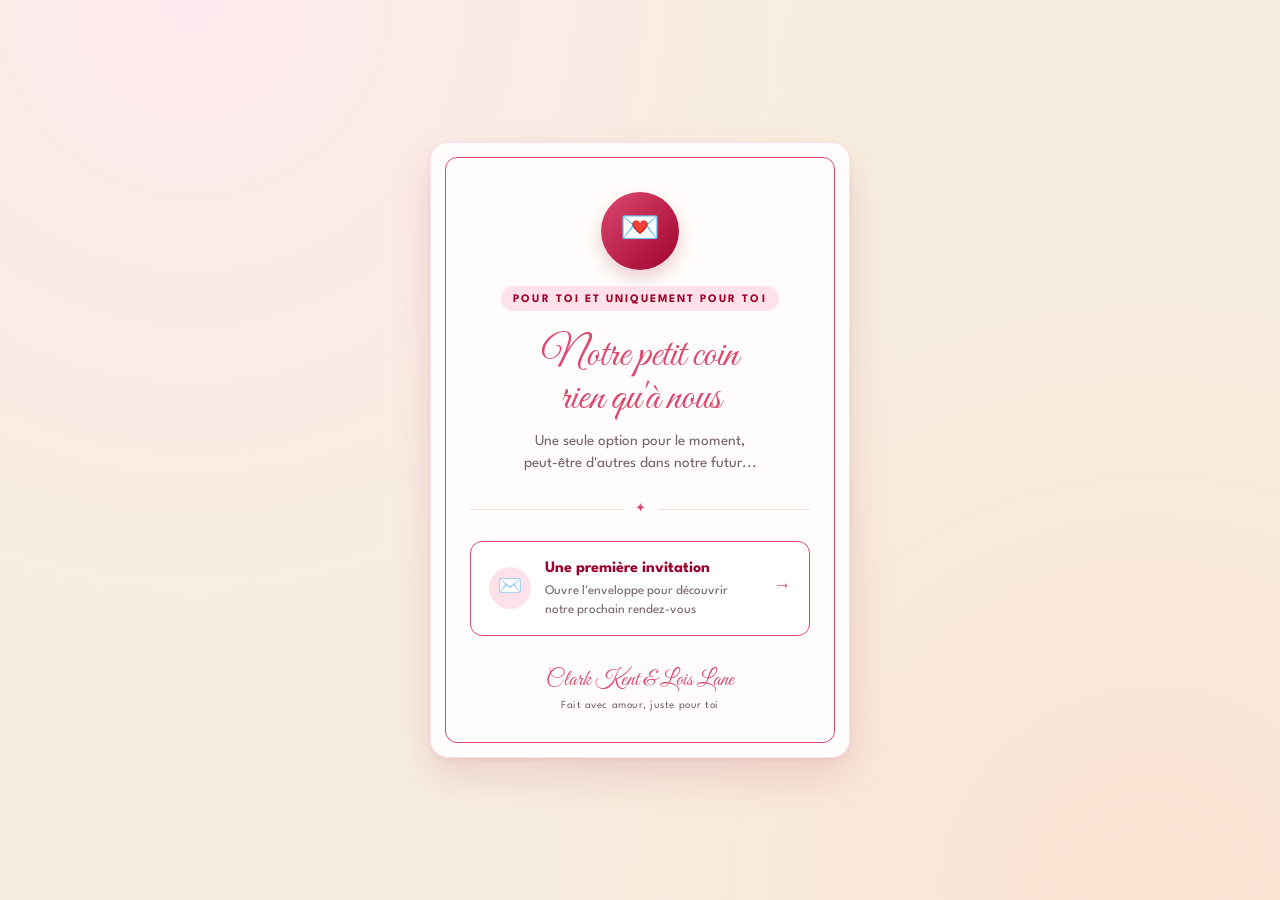
==== commit 94dead5b: "hide upcoming event" ====
--- a/index.html
+++ b/index.html
@@ -25,23 +25,23 @@
 
         <nav class="links" aria-label="Liens">
 
-          <a class="link-btn" href="gift.html">
+        <!-- <a class="link-btn" href="gift.html">
           <span class="link-icon" aria-hidden="true">🎁</span>
           <span class="link-text">
             <span class="link-title">Un petit cadeau</span>
             <span class="link-desc">Une surprise n'a pas le droit d'avoir de description.</span>
           </span>
           <span class="link-arrow" aria-hidden="true">→</span>
-        </a>
+        </a> -->
 
-        <a class="link-btn" href="cdi.html">
+        <!-- <a class="link-btn" href="cdi.html">
           <span class="link-icon" aria-hidden="true">📄</span>
           <span class="link-text">
             <span class="link-title">Offre d'emploi — CDI</span>
             <span class="link-desc">Un poste de « Partenaire de vie » en CDI à pourvoir immédiatement</span>
           </span>
           <span class="link-arrow" aria-hidden="true">→</span>
-        </a>
+        </a> -->
 
           <a class="link-btn" href="date.html">
             <span class="link-icon" aria-hidden="true">✉️</span>
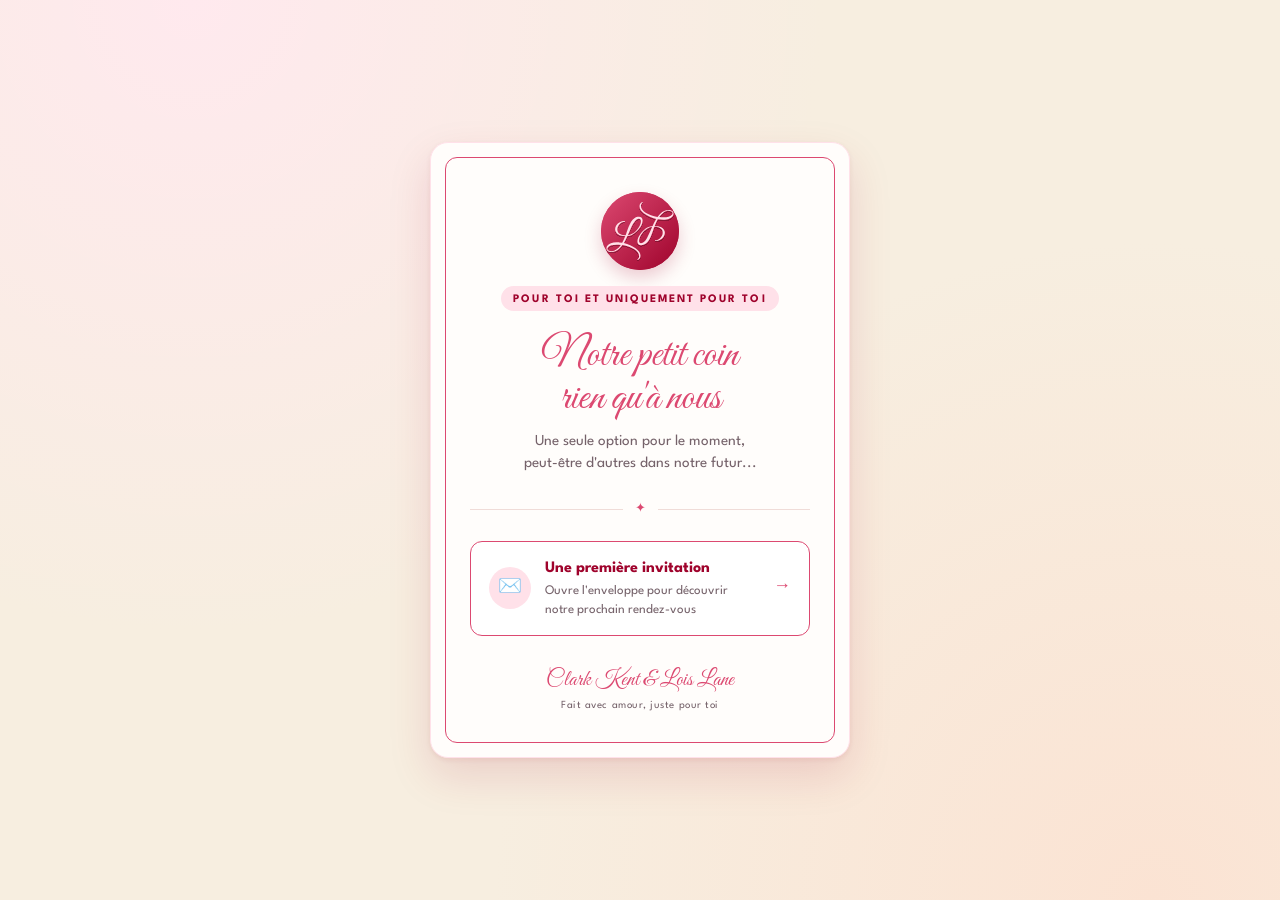
==== commit 5edf114a: "add logo" ====
--- a/index.html
+++ b/index.html
@@ -16,7 +16,7 @@
   <div class="page">
     <div class="card">
       <div class="card-inner">
-        <div class="avatar" aria-hidden="true">💌</div>
+        <div class="avatar" aria-hidden="true"><img src="assets/logo.svg" alt="" class="avatar-logo"></div>
         <span class="kicker">Pour toi et uniquement pour toi</span>
         <h1>Notre petit coin<br>rien qu'à nous</h1>
         <p class="sub">Une seule option pour le moment,<br>peut-être d'autres dans notre futur...</p>
--- a/style.css
+++ b/style.css
@@ -289,6 +289,13 @@
       color: var(--rose-dark);
       line-height: 1.2;
       overflow-wrap: break-word;
+    }
+
+    .seal-logo {
+      width: 56px;
+      height: 56px;
+      border-radius: 50%;
+      object-fit: cover;
     }
 
     .offer-body {
@@ -551,6 +558,12 @@
     box-shadow:0 4px 10px #dc497159;
     z-index:4;
     animation:pulse 1.8s ease-in-out infinite;
+  }
+  .seal-logo-envelope{
+    width:30px;height:30px;
+    border-radius:50%;
+    object-fit:cover;
+    border:2px solid #fff;
   }
   @keyframes pulse{0%,100%{transform:translateX(-50%) scale(1)}50%{transform:translateX(-50%) scale(1.08)}}
   .envelope.open .flap{transform:rotateX(180deg)}
@@ -813,6 +826,13 @@
       box-shadow: 0 8px 18px #9f032c33;
     }
 
+    .avatar-logo {
+      width: 100%;
+      height: 100%;
+      border-radius: 50%;
+      object-fit: cover;
+    }
+
     .kicker {
       display: inline-block;
       font-size: .72em;
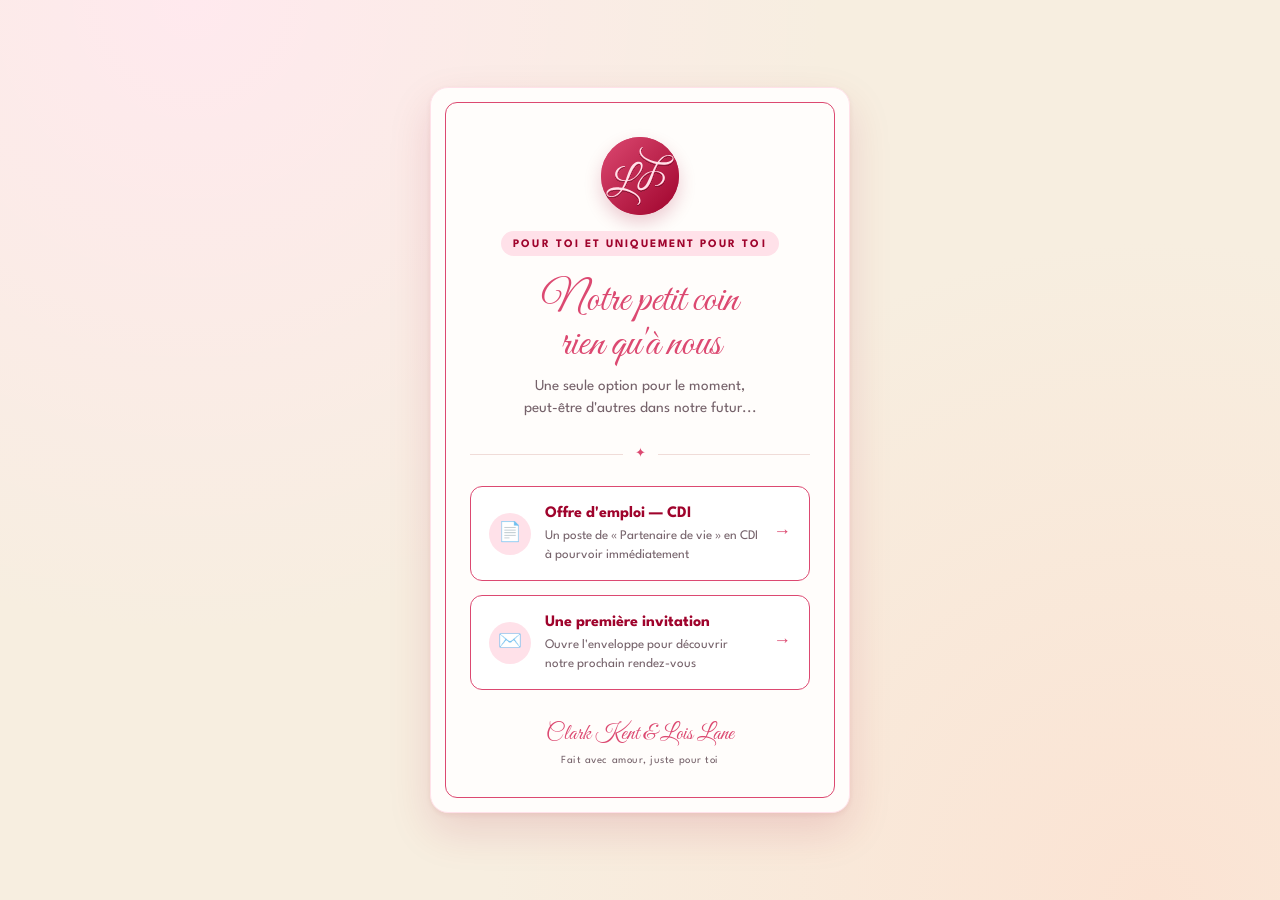
==== commit 5d147148: "show 2nd page in index" ====
--- a/index.html
+++ b/index.html
@@ -34,14 +34,14 @@
           <span class="link-arrow" aria-hidden="true">→</span>
         </a> -->
 
-        <!-- <a class="link-btn" href="cdi.html">
+        <a class="link-btn" href="cdi.html">
           <span class="link-icon" aria-hidden="true">📄</span>
           <span class="link-text">
             <span class="link-title">Offre d'emploi — CDI</span>
             <span class="link-desc">Un poste de « Partenaire de vie » en CDI à pourvoir immédiatement</span>
           </span>
           <span class="link-arrow" aria-hidden="true">→</span>
-        </a> -->
+        </a>
 
           <a class="link-btn" href="date.html">
             <span class="link-icon" aria-hidden="true">✉️</span>
--- a/style.css
+++ b/style.css
@@ -649,7 +649,7 @@
 
   .tip{margin:0}
   .tip-title{font-family:var(--script);font-weight:400;font-size:clamp(1.5rem,7vw,2rem);line-height:1.1;color:var(--rose);margin:0 0 6px}
-  .tip-text{margin:0 auto;max-width:32ch;font-weight:600;color:var(--muted);font-size:1em}
+  .tip-text{margin:0 auto;max-width:32ch;color:var(--muted);font-size:1em}
 
   #rsvp-form{text-align:left; margin-top: 24px;}
   .time-range-title{font-size:1.05em;font-weight:700;color:var(--rose-dark);margin:0}
@@ -698,7 +698,7 @@
     border-radius:12px;
     background:var(--field);
     border:1px solid var(--line);
-    font-family:var(--script);
+    font-family:var(--sans);
     font-size:1.8em;
     line-height:1.25;
     color:var(--rose);
@@ -3378,7 +3378,7 @@
         }
 
         #countdown {
-            font-size: clamp(1.3rem, 7vw, 2.2rem) !important;
+            font-size: 1.5rem !important;
             letter-spacing: 1px !important;
             font-variant-numeric: tabular-nums;
             overflow-wrap: anywhere
@@ -3859,4 +3859,184 @@
         .quiz-opt.ok{background:#d7f5e0;border-color:#2e9d5b}.quiz-opt.ko{background:#ffe0e6}
         .quiz-score{font-size:1.15em;font-weight:600;margin:0 0 12px}
     
-        .pack-avoid{margin:12px 0 0;padding-top:12px;border-top:1px dashed #dc4971;font-family:League Spartan,sans-serif;color:#9F032C;line-height:1.5}+        .pack-avoid{margin:12px 0 0;padding-top:12px;border-top:1px dashed #dc4971;font-family:League Spartan,sans-serif;color:#9F032C;line-height:1.5}
+/* date.html */
+    #confirm-modal .countdown {
+      display: grid;
+      grid-template-columns: repeat(4, minmax(0, 1fr));
+      gap: 10px;
+      padding: 20px 10px;
+      margin: 20px 0;
+    }
+
+    #confirm-modal .countdown .unit {
+      display: flex;
+      flex-direction: column;
+      align-items: center;
+      justify-content: center;
+      min-width: 0;
+      padding: 14px 4px 12px;
+      border-radius: 12px;
+      background: rgba(220, 73, 113, 0.07);
+    }
+
+    #confirm-modal .countdown .unit b {
+      font-size: clamp(1.3rem, 6vw, 2rem);
+      line-height: 1;
+      margin: 0 0 6px;
+      white-space: nowrap;
+    }
+
+    #confirm-modal .countdown .unit span {
+      font-size: clamp(0.6rem, 2.6vw, 0.8rem);
+      line-height: 1.1;
+      white-space: nowrap;
+      word-break: keep-all;
+      overflow-wrap: normal;
+      letter-spacing: 0.01em;
+    }
+
+    @media (max-width: 380px) {
+      #confirm-modal .countdown {
+        gap: 6px;
+      }
+
+      #confirm-modal .countdown .unit {
+        padding: 10px 2px;
+      }
+    }
+
+    .veto-field {
+      margin-bottom: 18px;
+    }
+
+    .veto-title {
+      font-family: var(--script);
+      font-weight: 400;
+      font-size: clamp(1.5rem, 7vw, 2rem);
+      line-height: 1.1;
+      color: var(--rose);
+      margin: 0 0 4px;
+      text-align: center;
+    }
+
+    .veto-field > .place-desc {
+      display: block;
+      text-align: center;
+      font-size: .8em;
+      font-style: italic;
+      opacity: .75;
+      margin: 0 auto 14px;
+    }
+
+    .veto-options {
+      display: flex;
+      flex-direction: column;
+      gap: 9px;
+    }
+
+    .veto-option {
+      position: relative;
+      display: flex;
+      align-items: center;
+      gap: 2px;
+      padding: 13px 16px;
+      border-radius: 14px;
+      background: var(--field);
+      border: 1.5px solid var(--line);
+      cursor: pointer;
+      transition: border-color .25s ease, background .25s ease, box-shadow .25s ease, transform .2s ease;
+    }
+
+    .veto-option:hover {
+      border-color: #e9b9c4;
+      transform: translateY(-1px);
+    }
+
+    .veto-option input {
+      accent-color: var(--rose);
+      width: 17px;
+      height: 17px;
+      flex-shrink: 0;
+      margin-right: 8px !important;
+    }
+
+    .veto-option input:before {
+      font-size: 22px !important;
+    }
+
+    .veto-option span {
+      font-size: .92em;
+      font-weight: 600;
+      color: var(--ink);
+      transition: color .25s ease;
+    }
+
+    .veto-option:has(input:checked) {
+      border-color: var(--rose);
+      background: linear-gradient(135deg, var(--rose-soft) 0%, #fff 120%);
+      box-shadow: 0 8px 20px #9f032c1c;
+      transform: translateY(-1px);
+    }
+
+    .veto-option:has(input:checked) span {
+      color: var(--rose-dark);
+    }
+
+    .veto-option:has(input:focus-visible) {
+      outline: 2px solid var(--rose);
+      outline-offset: 2px;
+    }
+
+    .driver-field {
+      display: flex;
+      align-items: center;
+      gap: 10px;
+      margin-top: 16px;
+      padding: 12px 14px;
+      border-radius: 12px;
+      background: var(--field);
+      border: 1.5px solid var(--line);
+      transition: border-color .25s ease, background .25s ease;
+    }
+
+    .driver-field:has(input:checked) {
+      border-color: var(--rose);
+      background: var(--rose-soft);
+    }
+
+    .driver-field input {
+      accent-color: var(--rose);
+      width: 17px;
+      height: 17px;
+      flex-shrink: 0;
+    }
+
+    .driver-field label {
+      font-size: .9em;
+      font-weight: 600;
+      color: var(--ink);
+      cursor: pointer;
+    }
+
+    .form-error {
+      display: none;
+      margin: 10px 0 0;
+      padding: 10px 12px;
+      border-radius: 10px;
+      background: #fdecef;
+      border: 1.5px solid #f3b8c4;
+      color: var(--rose-dark);
+      font-size: .85em;
+      font-weight: 600;
+      text-align: center;
+    }
+
+    .form-error.show {
+      display: block;
+    }
+
+    #rsvp[disabled] {
+      opacity: .6;
+      cursor: not-allowed;
+    }
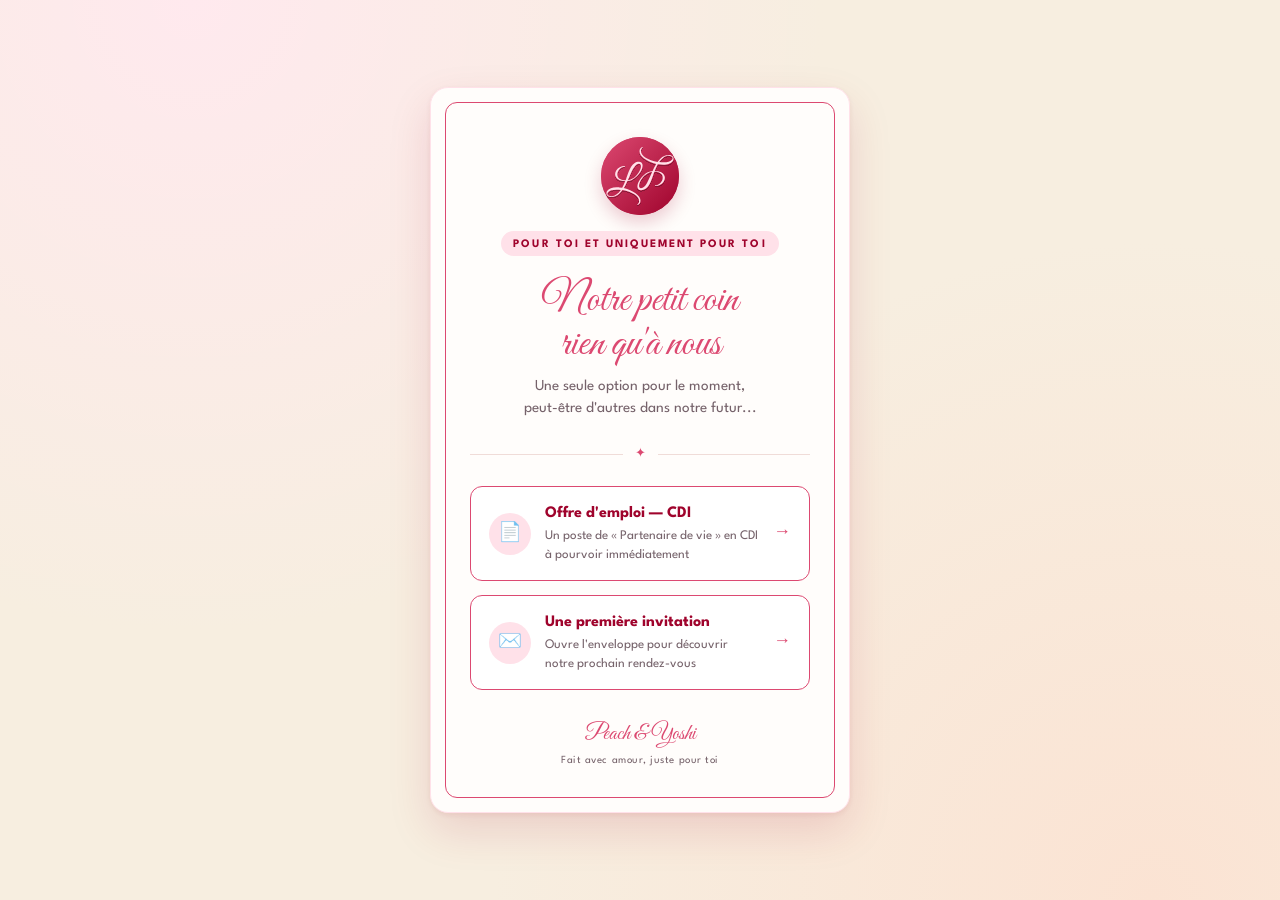
==== commit b1aa4400: "upgrade" ====
--- a/index.html
+++ b/index.html
@@ -54,7 +54,7 @@
         </nav>
 
         <div class="signature">
-          <span class="brand">Clark Kent & Lois Lane</span>
+          <span class="brand">Peach & Yoshi</span>
           <span class="dept">Fait avec amour, juste pour toi</span>
         </div>
       </div>
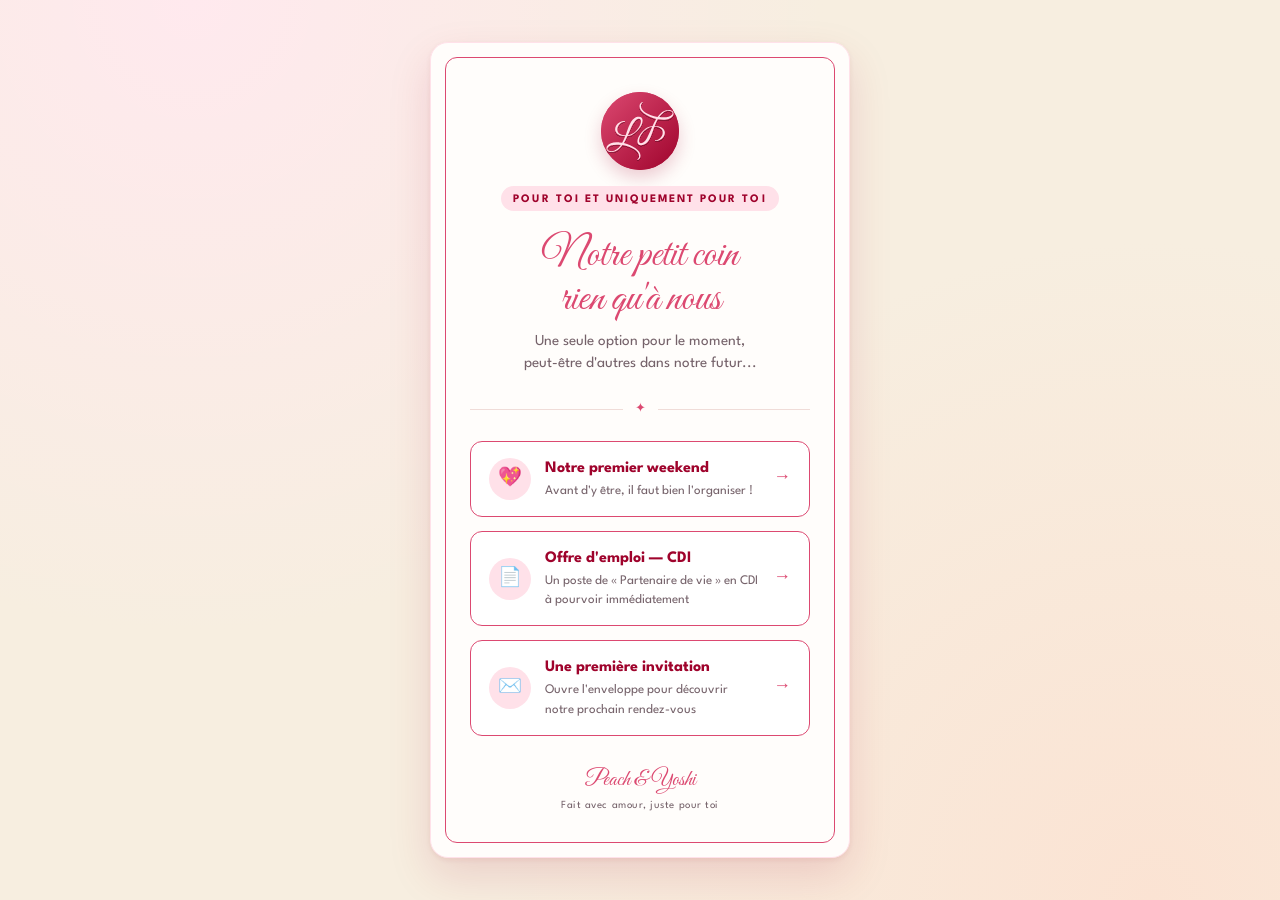
==== commit 035da03b: "create new page" ====
--- a/index.html
+++ b/index.html
@@ -33,6 +33,15 @@
           </span>
           <span class="link-arrow" aria-hidden="true">→</span>
         </a> -->
+
+        <a class="link-btn" href="weekend.html">
+          <span class="link-icon" aria-hidden="true">💖</span>
+          <span class="link-text">
+            <span class="link-title">Notre premier weekend</span>
+            <span class="link-desc">Avant d'y être, il faut bien l'organiser !</span>
+          </span>
+          <span class="link-arrow" aria-hidden="true">→</span>
+        </a>
 
         <a class="link-btn" href="cdi.html">
           <span class="link-icon" aria-hidden="true">📄</span>
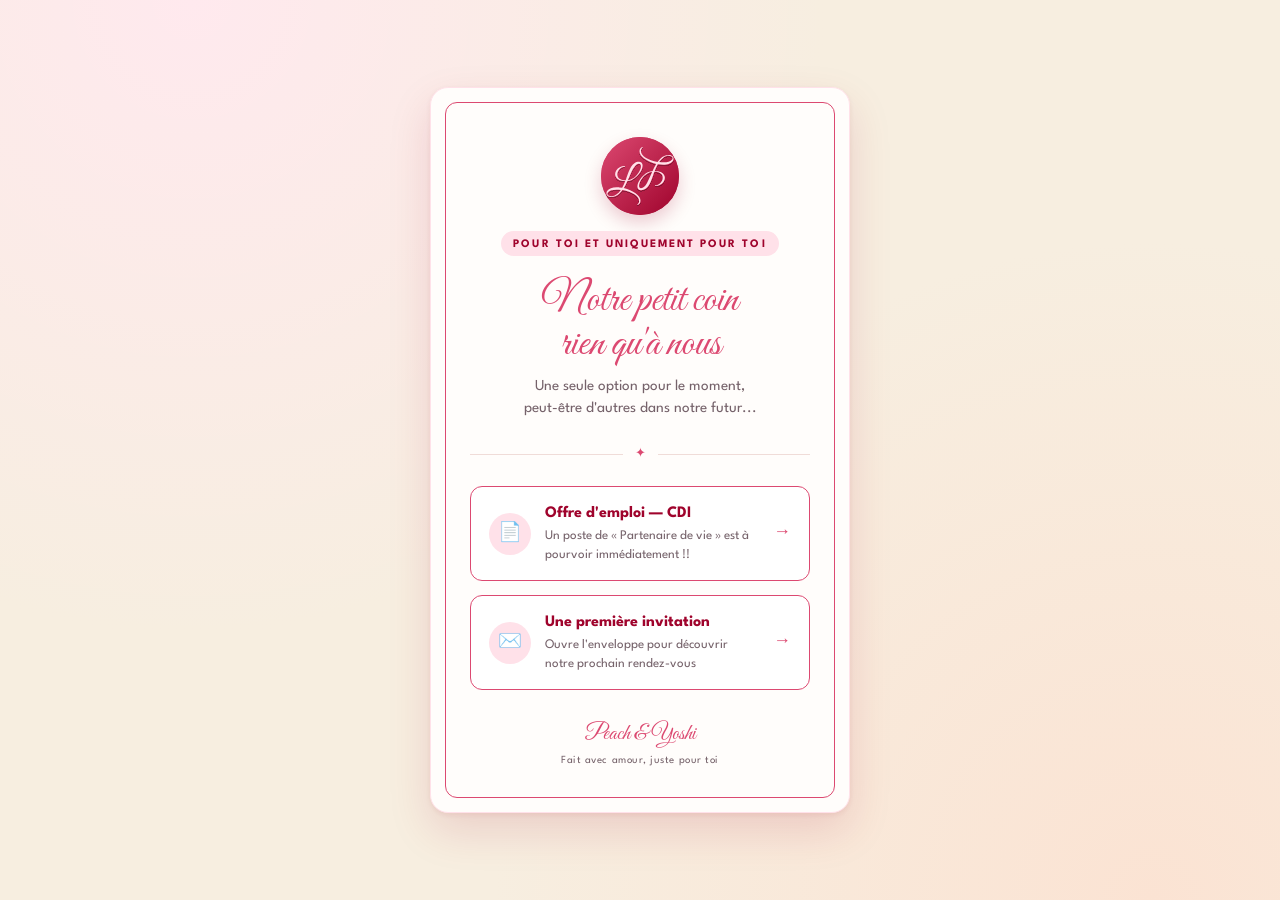
==== commit cc4643b6: "correct links" ====
--- a/index.html
+++ b/index.html
@@ -25,7 +25,7 @@
 
         <nav class="links" aria-label="Liens">
 
-        <!-- <a class="link-btn" href="gift.html">
+        <!-- <a class="link-btn" href="/gift">
           <span class="link-icon" aria-hidden="true">🎁</span>
           <span class="link-text">
             <span class="link-title">Un petit cadeau</span>
@@ -34,25 +34,25 @@
           <span class="link-arrow" aria-hidden="true">→</span>
         </a> -->
 
-        <a class="link-btn" href="weekend.html">
+        <!-- <a class="link-btn" href="/weekend">
           <span class="link-icon" aria-hidden="true">💖</span>
           <span class="link-text">
             <span class="link-title">Notre premier weekend</span>
             <span class="link-desc">Avant d'y être, il faut bien l'organiser !</span>
           </span>
           <span class="link-arrow" aria-hidden="true">→</span>
-        </a>
+        </a> -->
 
-        <a class="link-btn" href="cdi.html">
+        <a class="link-btn" href="/cdi">
           <span class="link-icon" aria-hidden="true">📄</span>
           <span class="link-text">
             <span class="link-title">Offre d'emploi — CDI</span>
-            <span class="link-desc">Un poste de « Partenaire de vie » en CDI à pourvoir immédiatement</span>
+            <span class="link-desc">Un poste de « Partenaire de vie » est à pourvoir immédiatement !!</span>
           </span>
           <span class="link-arrow" aria-hidden="true">→</span>
         </a>
 
-          <a class="link-btn" href="date.html">
+          <a class="link-btn" href="/date">
             <span class="link-icon" aria-hidden="true">✉️</span>
             <span class="link-text">
               <span class="link-title">Une première invitation</span>
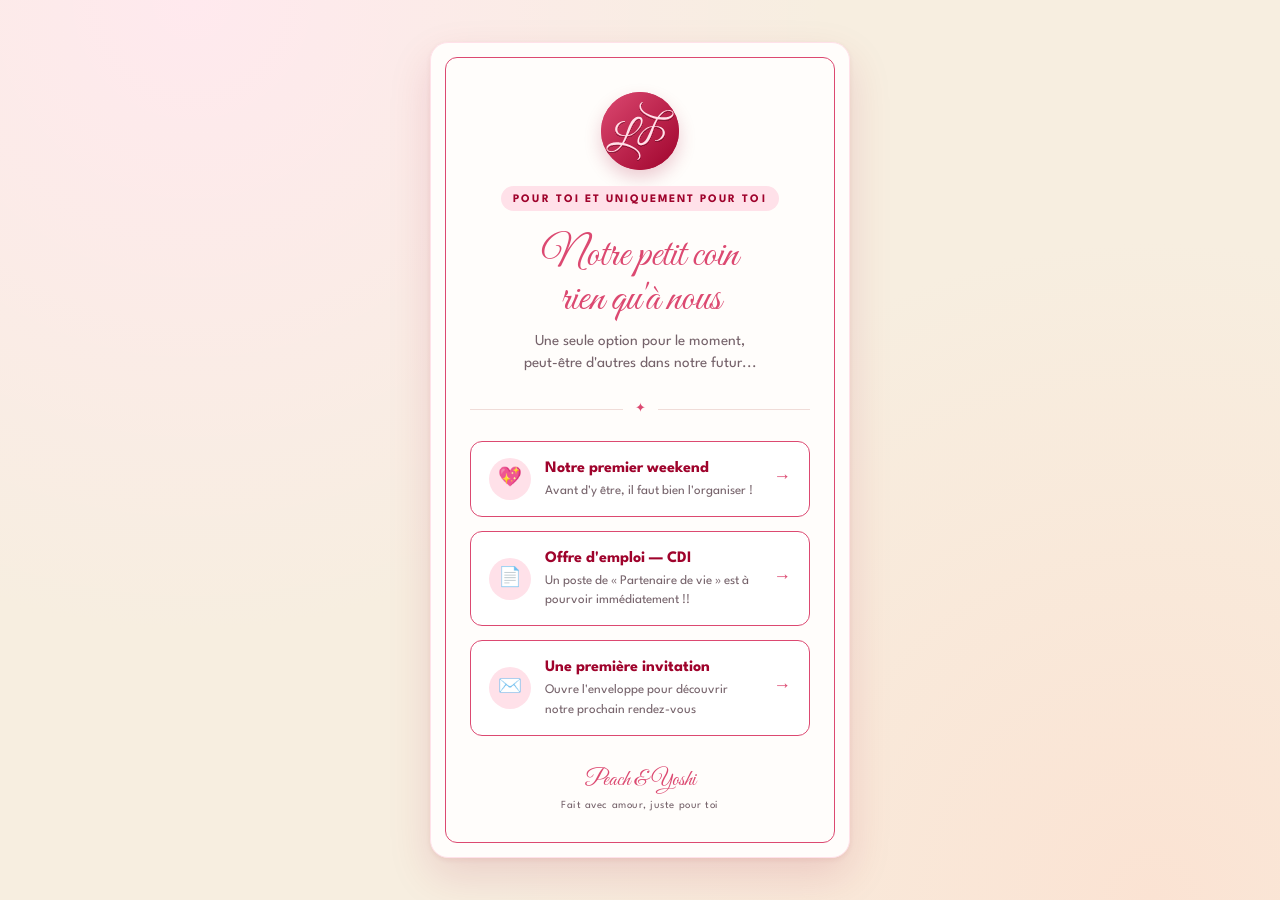
==== commit 709686fa: "show 3rd page on index" ====
--- a/index.html
+++ b/index.html
@@ -34,14 +34,14 @@
           <span class="link-arrow" aria-hidden="true">→</span>
         </a> -->
 
-        <!-- <a class="link-btn" href="/weekend">
+        <a class="link-btn" href="/weekend">
           <span class="link-icon" aria-hidden="true">💖</span>
           <span class="link-text">
             <span class="link-title">Notre premier weekend</span>
             <span class="link-desc">Avant d'y être, il faut bien l'organiser !</span>
           </span>
           <span class="link-arrow" aria-hidden="true">→</span>
-        </a> -->
+        </a>
 
         <a class="link-btn" href="/cdi">
           <span class="link-icon" aria-hidden="true">📄</span>
